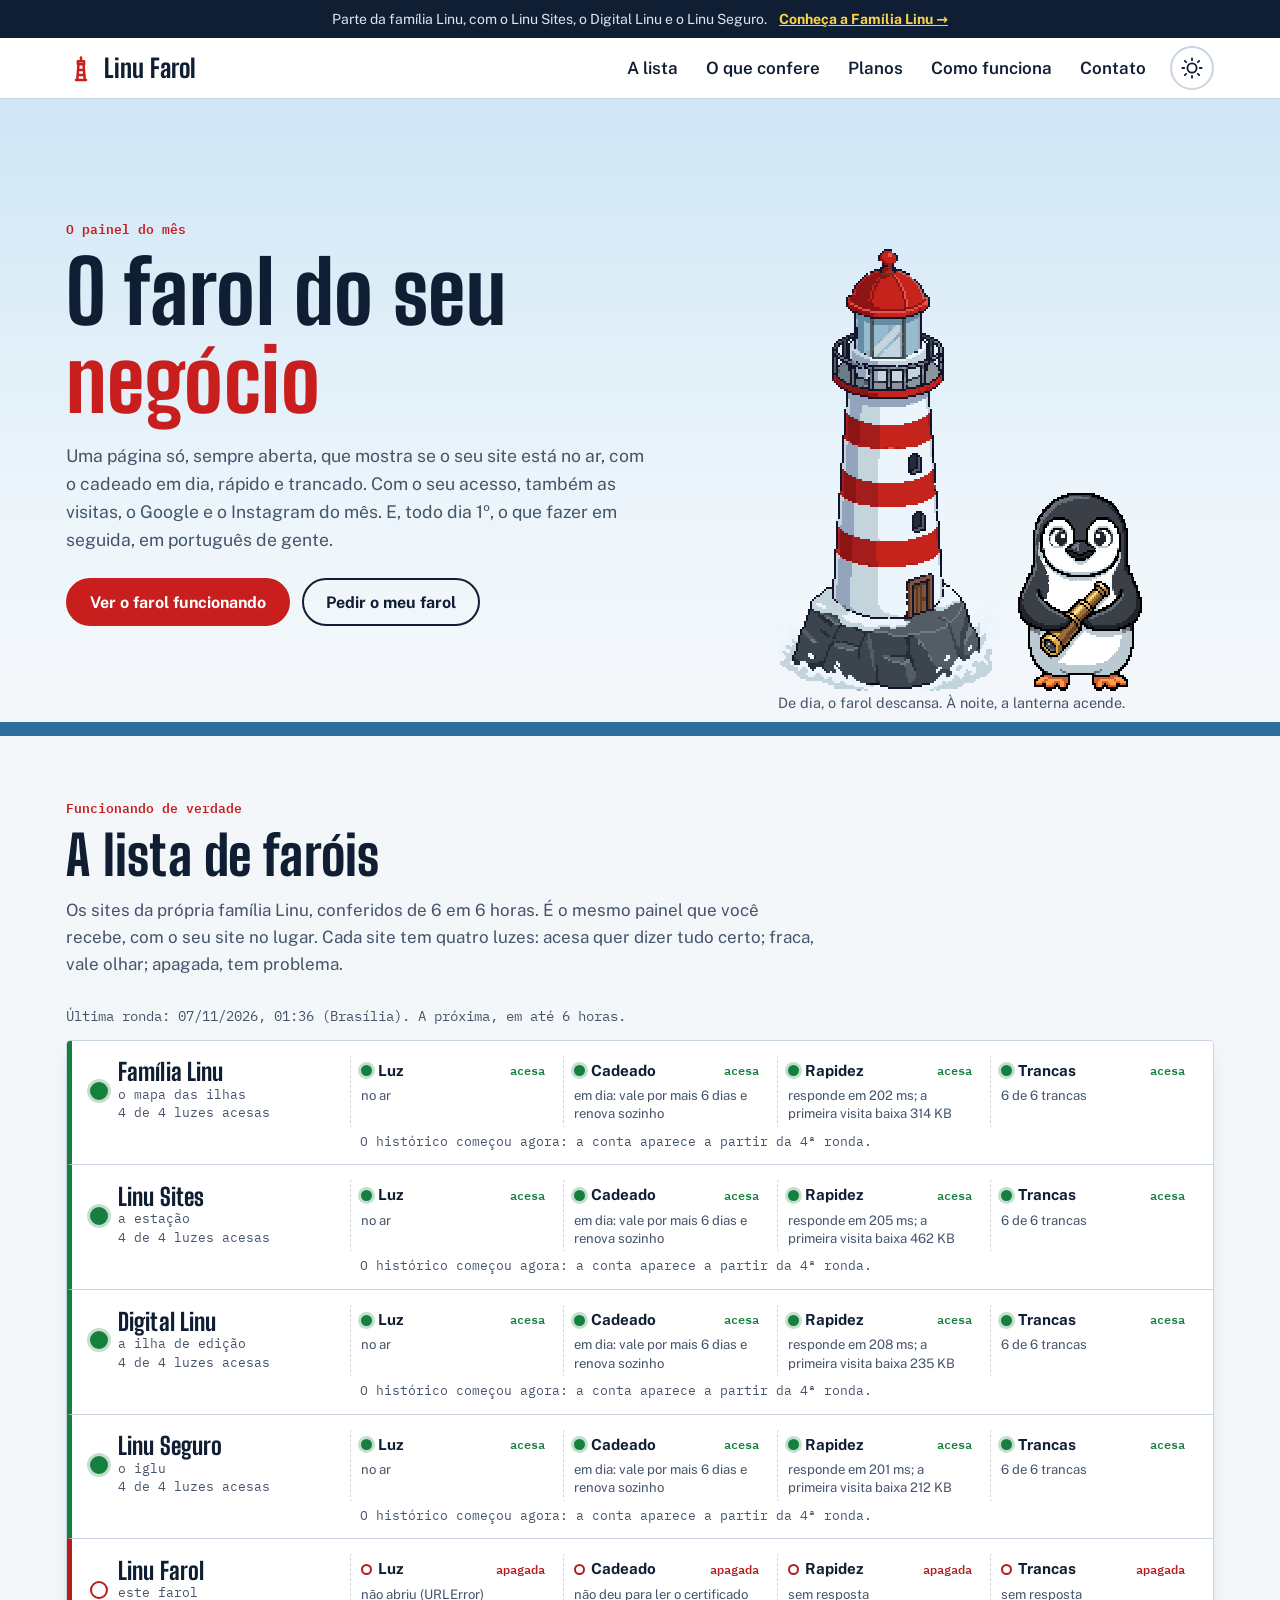
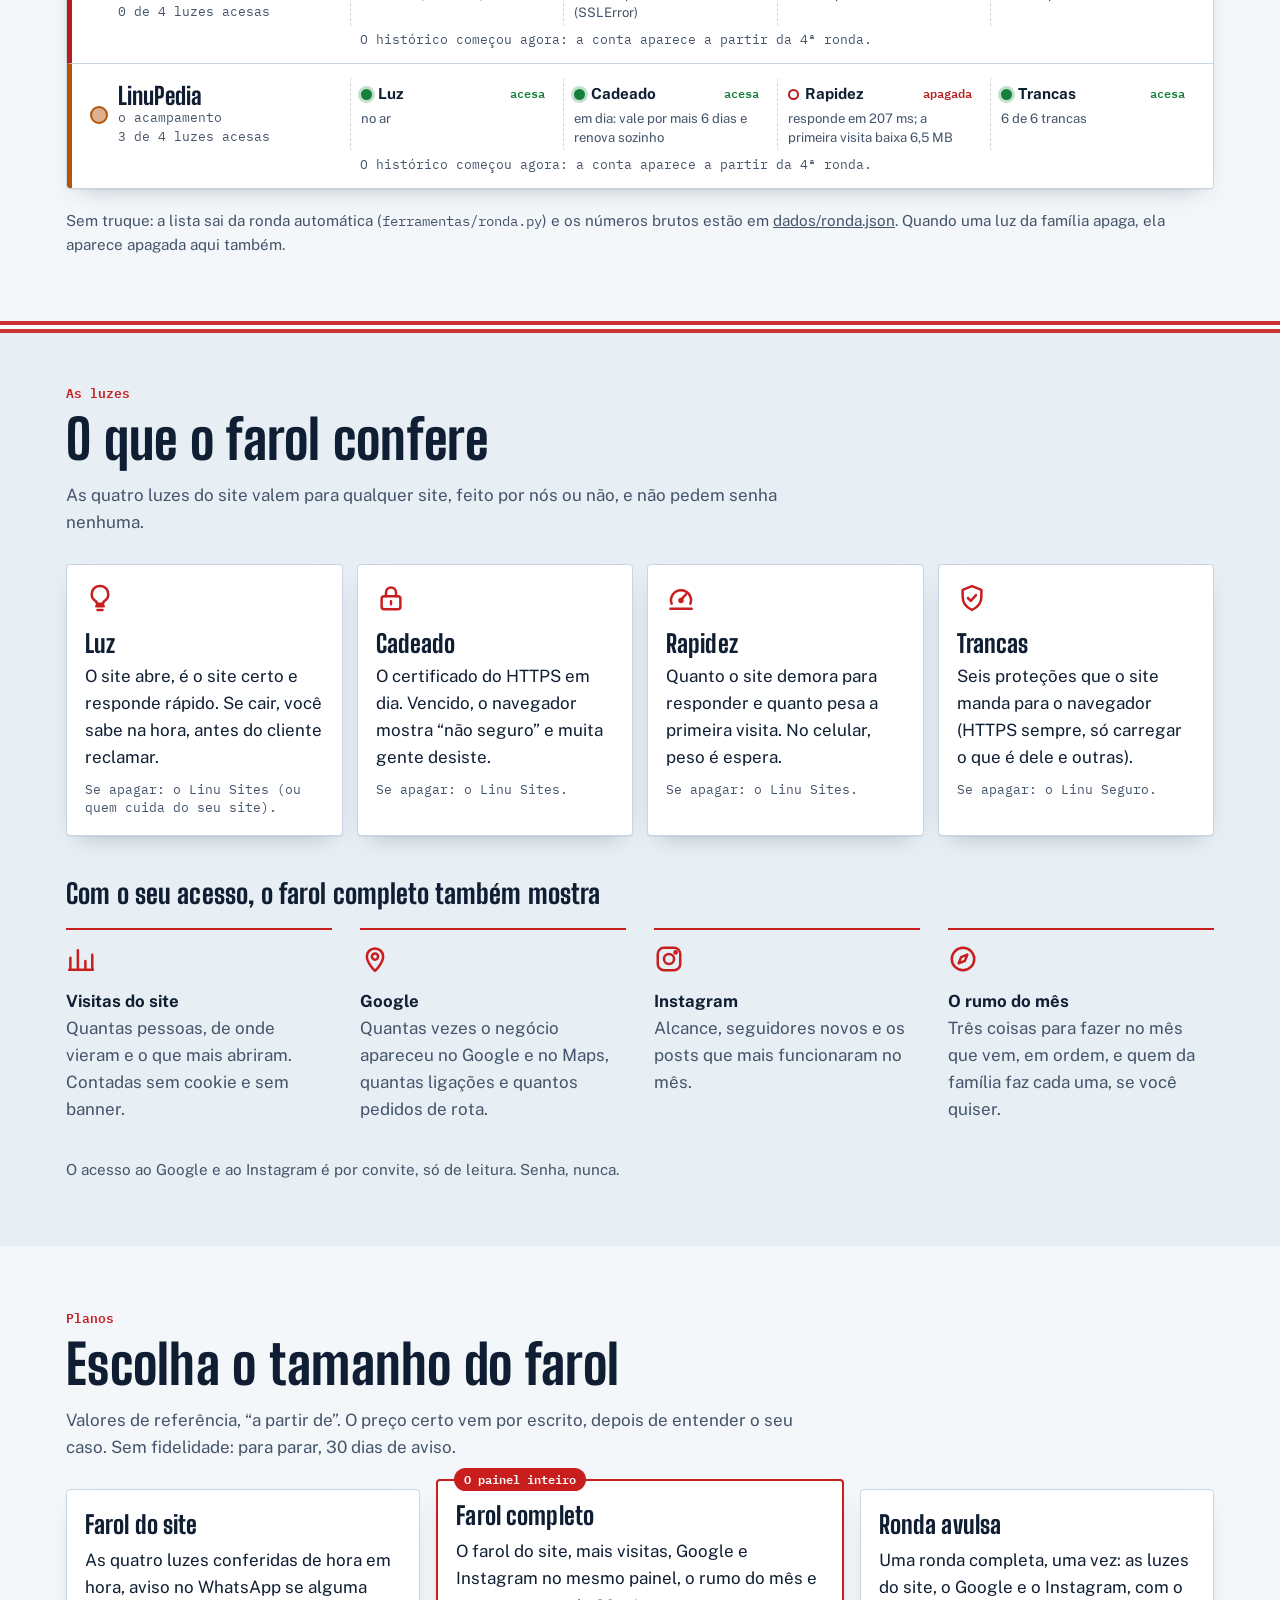
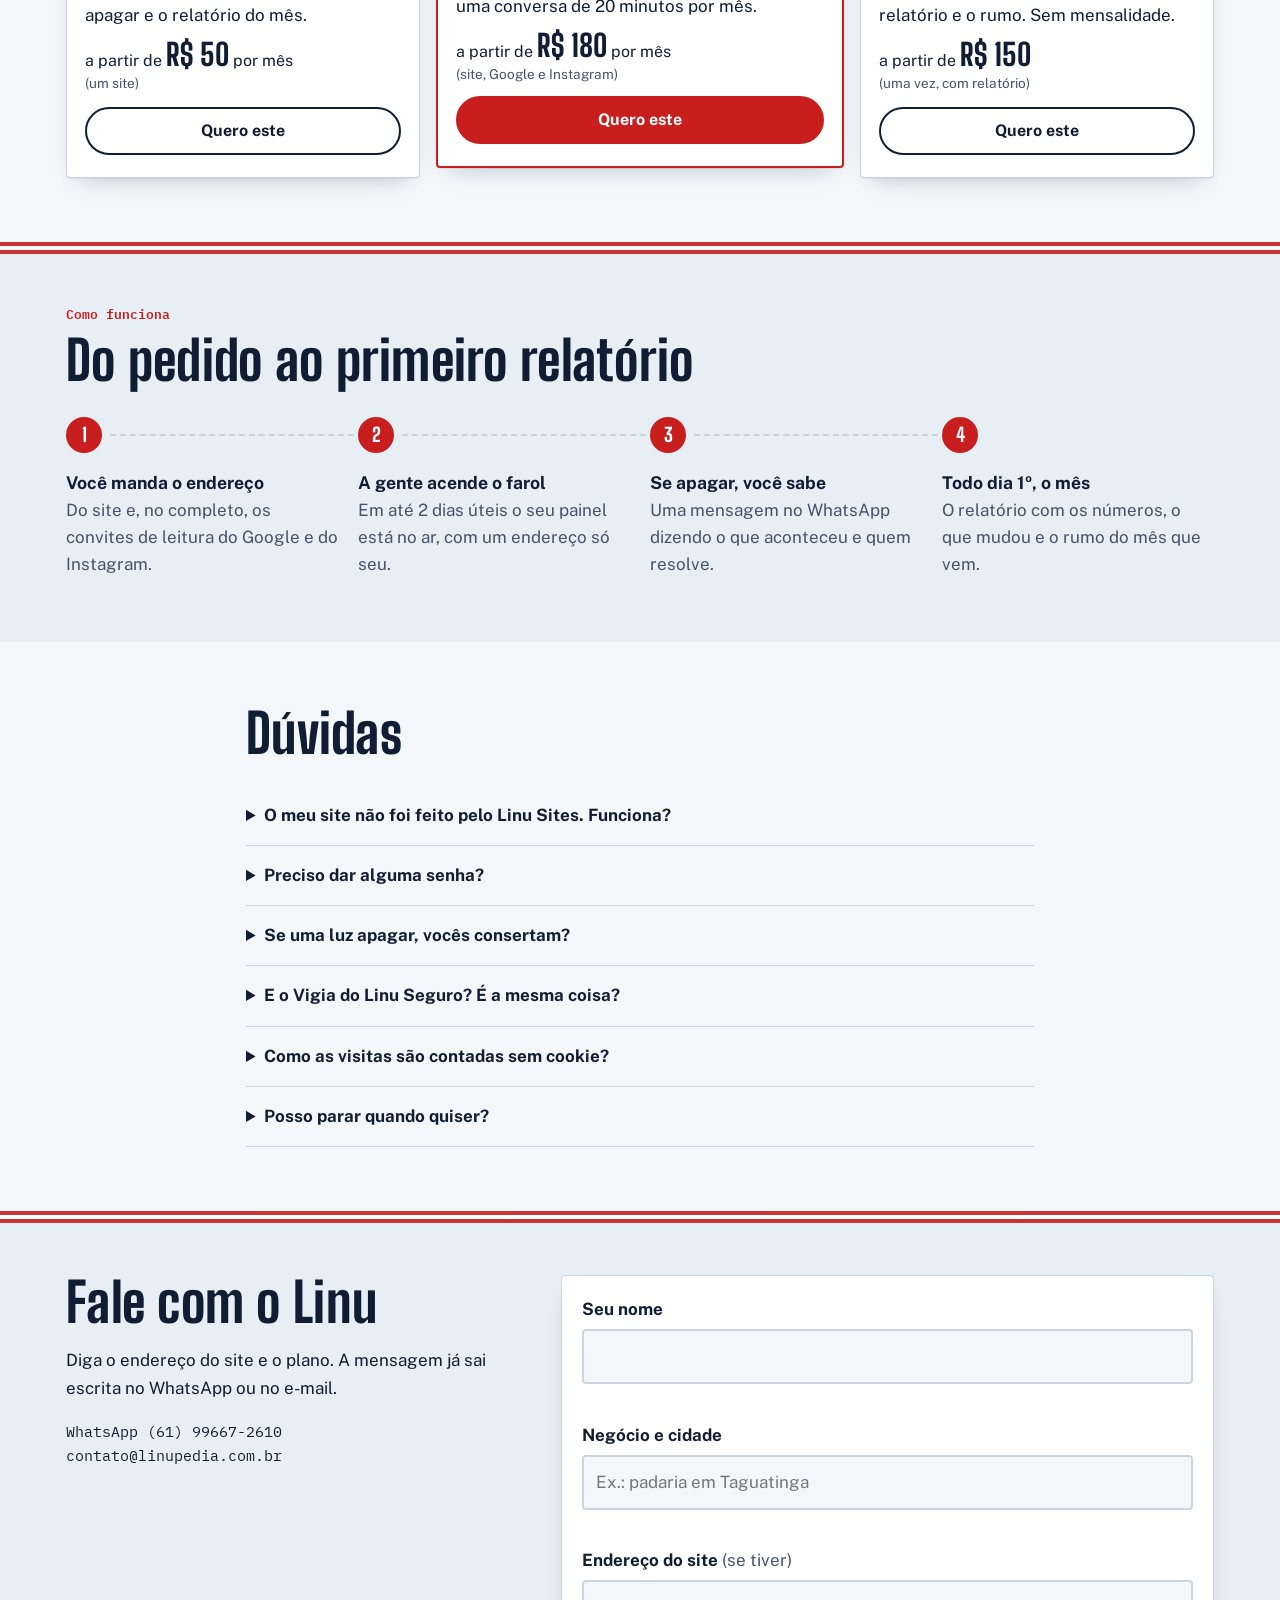
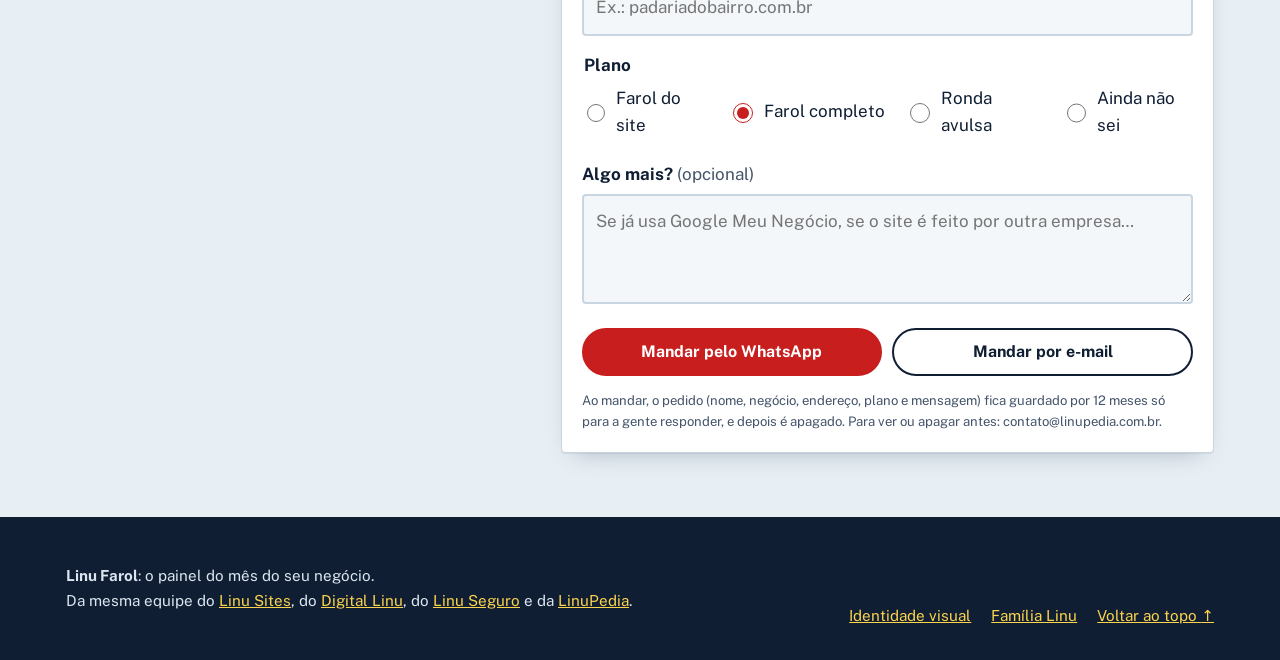
==== index.html @ 2b78e3fc "Celular: a lista de faróis, as luzes e os planos correm de lado, um cartão por vez" ====
<!DOCTYPE html>
<html lang="pt-BR">
<head>
  <meta charset="utf-8">
  <meta name="viewport" content="width=device-width, initial-scale=1">
  <title>Linu Farol: o painel do mês do seu negócio</title>
  <meta name="description" content="Todo mês, uma página que mostra se o seu site está no ar, com o cadeado em dia, rápido e trancado, e como foram as visitas, o Google e o Instagram, com o que fazer em seguida. Da família Linu.">
  <meta name="theme-color" content="#F4F7FA" media="(prefers-color-scheme: light)">
  <meta name="theme-color" content="#06101F" media="(prefers-color-scheme: dark)">
  <link rel="icon" href="img/linu-logo.png?v=04939f80" type="image/png" sizes="128x128">
  <link rel="icon" href="img/icone-32.png?v=af06fd2b" type="image/png" sizes="32x32">
  <link rel="apple-touch-icon" href="img/icone-180.png?v=0174d73d">
  <meta property="og:title" content="Linu Farol">
  <meta property="og:description" content="O painel do mês do seu negócio: o site no ar, o cadeado, a rapidez, as trancas, as visitas, o Google e o Instagram. Da família Linu.">
  <meta property="og:type" content="website">
  <meta property="og:url" content="https://farol.linupedia.com.br/">
  <meta property="og:locale" content="pt_BR">
  <!-- O que o Google lê sobre o Linu Farol (schema.org); os planos são os 3 cartões de #planos -->
  <script type="application/ld+json">{"@context":"https://schema.org","@type":"ProfessionalService","name":"Linu Farol","url":"https://farol.linupedia.com.br/","description":"O painel do mês para pequenos negócios: site no ar, cadeado, rapidez, trancas de segurança, visitas, Google e Instagram.","logo":"https://farol.linupedia.com.br/img/linu-logo.png","telephone":"+55-61-99667-2610","email":"contato@linupedia.com.br","areaServed":"BR","inLanguage":"pt-BR","parentOrganization":{"@type":"Organization","name":"Família Linu","url":"https://familia.linupedia.com.br/"},"hasOfferCatalog":{"@type":"OfferCatalog","name":"Planos","itemListElement":[{"@type":"Offer","itemOffered":{"@type":"Service","name":"Farol do site"},"priceSpecification":{"@type":"UnitPriceSpecification","minPrice":50,"priceCurrency":"BRL","unitText":"mês"}},{"@type":"Offer","itemOffered":{"@type":"Service","name":"Farol completo"},"priceSpecification":{"@type":"UnitPriceSpecification","minPrice":180,"priceCurrency":"BRL","unitText":"mês"}},{"@type":"Offer","itemOffered":{"@type":"Service","name":"Ronda avulsa"},"priceSpecification":{"@type":"UnitPriceSpecification","minPrice":150,"priceCurrency":"BRL"}}]}}</script>
  <meta http-equiv="Content-Security-Policy" content="default-src 'self'; img-src 'self' data:; font-src 'self'; style-src 'self'; script-src 'self'; connect-src 'self'; object-src 'none'; base-uri 'self'; form-action 'self'">
  <link rel="canonical" href="https://farol.linupedia.com.br/">
  <link rel="preload" href="fontes/big-shoulders-display-latin.woff2" as="font" type="font/woff2" crossorigin>
  <link rel="preload" href="fontes/public-sans-latin.woff2" as="font" type="font/woff2" crossorigin>
  <script src="js/tema-inicio.js?v=b2e4d710"></script>
  <link rel="stylesheet" href="css/fontes.css?v=67bf6215">
  <link rel="stylesheet" href="css/estilo.css?v=8b224018">
  <link rel="stylesheet" href="css/movimento.css?v=6c3684a3">
  <script src="js/farol.js?v=4abed8c3" defer></script>
  <script src="js/linu-vivo.js?v=daf0f399" defer></script>
  <script src="js/movimento.js?v=c068d761" defer></script>
</head>
<body>
  <!-- Os ícones do Linu Farol (traço 2, pontas redondas); o i-farol é a marca do topo -->
  <svg class="sprite" aria-hidden="true" focusable="false">
    <symbol id="i-farol" viewBox="0 0 24 24"><path d="M9 21.5 10 9h4l1 12.5M8 21.5h8M9.5 9V6.5h5V9M12 3.5v3M10.4 13.5h3.2M9.9 17.5h4.2"/></symbol>
    <symbol id="i-luz" viewBox="0 0 24 24"><path d="M9 18.5h6M10 21.5h4M12 2.5a6.5 6.5 0 0 0-3.5 12c.6.4 1 1.1 1 1.8v.2h5v-.2c0-.7.4-1.4 1-1.8a6.5 6.5 0 0 0-3.5-12Z"/></symbol>
    <symbol id="i-cadeado" viewBox="0 0 24 24"><rect x="4.5" y="10.5" width="15" height="10.5" rx="2"/><path d="M8 10.5V7.5a4 4 0 0 1 8 0v3M12 14.5v2.5"/></symbol>
    <symbol id="i-rapidez" viewBox="0 0 24 24"><path d="M4.5 16.5a8 8 0 1 1 15 0"/><path d="m12 13.5 4-4.5"/><circle cx="12" cy="14" r="1.2"/><path d="M3.5 20.5h17"/></symbol>
    <symbol id="i-trancas" viewBox="0 0 24 24"><path d="M12 2.5 4.5 5.5v5.5c0 4.7 3.2 8.6 7.5 10.5 4.3-1.9 7.5-5.8 7.5-10.5V5.5Z"/><path d="m8.75 12 2.25 2.25 4.25-4.5"/></symbol>
    <symbol id="i-visitas" viewBox="0 0 24 24"><path d="M3.5 20.5V11M9.5 20.5V5M15.5 20.5v-7M21 20.5V8.5M2.5 20.5h19"/></symbol>
    <symbol id="i-mapa" viewBox="0 0 24 24"><path d="M12 21.5s-6.5-6.2-6.5-11.5a6.5 6.5 0 0 1 13 0c0 5.3-6.5 11.5-6.5 11.5Z"/><circle cx="12" cy="10" r="2.5"/></symbol>
    <symbol id="i-camera" viewBox="0 0 24 24"><rect x="3" y="3" width="18" height="18" rx="5"/><circle cx="12" cy="12" r="4"/><circle cx="17.25" cy="6.75" r=".9"/></symbol>
    <symbol id="i-bussola" viewBox="0 0 24 24"><circle cx="12" cy="12" r="9"/><path d="m15.5 8.5-2 5-5 2 2-5Z"/></symbol>
  </svg>
  <!-- A faixa da família: aponta para a Família Linu, que reúne os serviços -->
  <aside class="faixa-irma" aria-label="Família Linu">
    <span>Parte da família Linu, com o Linu Sites, o Digital Linu e o Linu Seguro.</span>
    <a href="https://familia.linupedia.com.br/">Conheça a Família Linu <span aria-hidden="true">→</span></a>
  </aside>

  <header class="topo">
    <div class="dentro topo-dentro">
      <a class="marca" href="./" aria-label="Linu Farol, início">
        <svg class="marca-icone" viewBox="0 0 24 24" width="30" height="30" aria-hidden="true"><use href="#i-farol"/></svg>
        <span>Linu Farol</span>
      </a>
      <nav class="menu" aria-label="Seções">
        <button class="menu-botao" type="button" aria-expanded="false" aria-controls="menu-links" data-menu>Menu</button>
        <div class="menu-links" id="menu-links">
          <a href="#lista">A lista</a>
          <a href="#confere">O que confere</a>
          <a href="#planos">Planos</a>
          <a href="#como">Como funciona</a>
          <a href="#contato">Contato</a>
        </div>
      </nav>
      <button class="tema" type="button" data-tema aria-label="Mudar o tema">
        <svg viewBox="0 0 24 24" width="22" height="22" aria-hidden="true"><path class="tema-sol" d="M12 7a5 5 0 1 0 0 10 5 5 0 0 0 0-10ZM12 1.5v2M12 20.5v2M4.2 4.2l1.4 1.4M18.4 18.4l1.4 1.4M1.5 12h2M20.5 12h2M4.2 19.8l1.4-1.4M18.4 5.6l1.4-1.4"/><path class="tema-lua" d="M20.5 14.5A8.5 8.5 0 0 1 9.5 3.5a8.5 8.5 0 1 0 11 11Z"/></svg>
      </button>
    </div>
  </header>

  <main id="conteudo">
    <section class="abertura">
      <div class="dentro abertura-dentro">
        <div class="abertura-texto">
          <p class="sobretitulo">O painel do mês</p>
          <h1>O farol do seu <span class="destaque">negócio</span></h1>
          <p class="abertura-sub">Uma página só, sempre aberta, que mostra se o seu site está no ar, com o cadeado em dia,
            rápido e trancado. Com o seu acesso, também as visitas, o Google e o Instagram do mês. E, todo dia 1º, o que
            fazer em seguida, em português de gente.</p>
          <div class="botoes">
            <a class="botao" href="#lista">Ver o farol funcionando</a>
            <a class="botao botao-contorno" href="#contato">Pedir o meu farol</a>
          </div>
        </div>
        <figure class="cena" data-cena>
          <div class="cena-palco">
            <img class="pixel cena-feixe" src="img/farol-feixe.png?v=bda5ec8e" alt="" width="410" height="221">
            <img class="pixel cena-farol" src="img/farol.png?v=de526834" alt="Um farol de faixas vermelhas e brancas numa pedra, em pixel art" width="110" height="221">
            <img class="pixel cena-noite" src="img/farol-noite.png?v=ee609fbf" alt="" width="110" height="221">
            <img class="pixel cena-luz" src="img/farol-luz.png?v=5d0b2005" alt="" width="110" height="221">
            <img class="pixel cena-linu" data-linu-vivo data-piscar="img/linu-luneta-piscando.png?v=c94945fa" src="img/linu-luneta.png?v=d98d1c5e" alt="O Linu, o pinguim da LinuPedia, de faroleiro, com uma luneta, ao pé do farol" width="124" height="198">
          </div>
          <figcaption class="cena-legenda" data-cena-legenda aria-live="polite">De dia, o farol descansa. À noite, a lanterna acende.</figcaption>
        </figure>
      </div>
    </section>

    <section class="secao" id="lista">
      <div class="dentro">
        <p class="sobretitulo">Funcionando de verdade</p>
        <h2 data-mov="palavras">A lista de faróis</h2>
        <p class="secao-sub" data-mov="sobe">Os sites da própria família Linu, conferidos de 6 em 6 horas. É o mesmo painel que você recebe, com o
          seu site no lugar. Cada site tem quatro luzes: acesa quer dizer tudo certo; fraca, vale olhar; apagada, tem
          problema.</p>
        <p class="faixa-dica" aria-hidden="true">Arraste para o lado: são 6 faróis →</p>
        <div class="lista" data-mov="aparece">
          <!-- ronda:inicio -->
          <p class="lista-quando">Última ronda: <time datetime="2026-11-07T04:36:28+00:00">07/11/2026, 01:36</time> (Brasília). A próxima, em até 6 horas.</p>
          <ol class="faroes">
            <li class="farol-item farol-acesa">
              <div class="farol-cabeca"><span class="sinal sinal-acesa" aria-hidden="true"></span><h3><a href="https://familia.linupedia.com.br/">Família Linu</a></h3><span class="farol-ilha">o mapa das ilhas</span><span class="farol-geral">4 de 4 luzes acesas</span></div>
              <dl class="luzes">
                <div class="luz luz-acesa"><dt><span class="sinal sinal-acesa" aria-hidden="true"></span>Luz <span class="luz-estado">acesa</span></dt><dd>no ar</dd></div>
                <div class="luz luz-acesa"><dt><span class="sinal sinal-acesa" aria-hidden="true"></span>Cadeado <span class="luz-estado">acesa</span></dt><dd>em dia: vale por mais 6 dias e renova sozinho</dd></div>
                <div class="luz luz-acesa"><dt><span class="sinal sinal-acesa" aria-hidden="true"></span>Rapidez <span class="luz-estado">acesa</span></dt><dd>responde em 202 ms; a primeira visita baixa 314 KB</dd></div>
                <div class="luz luz-acesa"><dt><span class="sinal sinal-acesa" aria-hidden="true"></span>Trancas <span class="luz-estado">acesa</span></dt><dd>6 de 6 trancas</dd></div>
              </dl>
              <p class="farol-historico">O histórico começou agora: a conta aparece a partir da 4ª ronda.</p>
            </li>
            <li class="farol-item farol-acesa">
              <div class="farol-cabeca"><span class="sinal sinal-acesa" aria-hidden="true"></span><h3><a href="https://sites.linupedia.com.br/">Linu Sites</a></h3><span class="farol-ilha">a estação</span><span class="farol-geral">4 de 4 luzes acesas</span></div>
              <dl class="luzes">
                <div class="luz luz-acesa"><dt><span class="sinal sinal-acesa" aria-hidden="true"></span>Luz <span class="luz-estado">acesa</span></dt><dd>no ar</dd></div>
                <div class="luz luz-acesa"><dt><span class="sinal sinal-acesa" aria-hidden="true"></span>Cadeado <span class="luz-estado">acesa</span></dt><dd>em dia: vale por mais 6 dias e renova sozinho</dd></div>
                <div class="luz luz-acesa"><dt><span class="sinal sinal-acesa" aria-hidden="true"></span>Rapidez <span class="luz-estado">acesa</span></dt><dd>responde em 205 ms; a primeira visita baixa 462 KB</dd></div>
                <div class="luz luz-acesa"><dt><span class="sinal sinal-acesa" aria-hidden="true"></span>Trancas <span class="luz-estado">acesa</span></dt><dd>6 de 6 trancas</dd></div>
              </dl>
              <p class="farol-historico">O histórico começou agora: a conta aparece a partir da 4ª ronda.</p>
            </li>
            <li class="farol-item farol-acesa">
              <div class="farol-cabeca"><span class="sinal sinal-acesa" aria-hidden="true"></span><h3><a href="https://digital.linupedia.com.br/">Digital Linu</a></h3><span class="farol-ilha">a ilha de edição</span><span class="farol-geral">4 de 4 luzes acesas</span></div>
              <dl class="luzes">
                <div class="luz luz-acesa"><dt><span class="sinal sinal-acesa" aria-hidden="true"></span>Luz <span class="luz-estado">acesa</span></dt><dd>no ar</dd></div>
                <div class="luz luz-acesa"><dt><span class="sinal sinal-acesa" aria-hidden="true"></span>Cadeado <span class="luz-estado">acesa</span></dt><dd>em dia: vale por mais 6 dias e renova sozinho</dd></div>
                <div class="luz luz-acesa"><dt><span class="sinal sinal-acesa" aria-hidden="true"></span>Rapidez <span class="luz-estado">acesa</span></dt><dd>responde em 208 ms; a primeira visita baixa 235 KB</dd></div>
                <div class="luz luz-acesa"><dt><span class="sinal sinal-acesa" aria-hidden="true"></span>Trancas <span class="luz-estado">acesa</span></dt><dd>6 de 6 trancas</dd></div>
              </dl>
              <p class="farol-historico">O histórico começou agora: a conta aparece a partir da 4ª ronda.</p>
            </li>
            <li class="farol-item farol-acesa">
              <div class="farol-cabeca"><span class="sinal sinal-acesa" aria-hidden="true"></span><h3><a href="https://seguro.linupedia.com.br/">Linu Seguro</a></h3><span class="farol-ilha">o iglu</span><span class="farol-geral">4 de 4 luzes acesas</span></div>
              <dl class="luzes">
                <div class="luz luz-acesa"><dt><span class="sinal sinal-acesa" aria-hidden="true"></span>Luz <span class="luz-estado">acesa</span></dt><dd>no ar</dd></div>
                <div class="luz luz-acesa"><dt><span class="sinal sinal-acesa" aria-hidden="true"></span>Cadeado <span class="luz-estado">acesa</span></dt><dd>em dia: vale por mais 6 dias e renova sozinho</dd></div>
                <div class="luz luz-acesa"><dt><span class="sinal sinal-acesa" aria-hidden="true"></span>Rapidez <span class="luz-estado">acesa</span></dt><dd>responde em 201 ms; a primeira visita baixa 212 KB</dd></div>
                <div class="luz luz-acesa"><dt><span class="sinal sinal-acesa" aria-hidden="true"></span>Trancas <span class="luz-estado">acesa</span></dt><dd>6 de 6 trancas</dd></div>
              </dl>
              <p class="farol-historico">O histórico começou agora: a conta aparece a partir da 4ª ronda.</p>
            </li>
            <li class="farol-item farol-apagada">
              <div class="farol-cabeca"><span class="sinal sinal-apagada" aria-hidden="true"></span><h3><a href="https://farol.linupedia.com.br/">Linu Farol</a></h3><span class="farol-ilha">este farol</span><span class="farol-geral">0 de 4 luzes acesas</span></div>
              <dl class="luzes">
                <div class="luz luz-apagada"><dt><span class="sinal sinal-apagada" aria-hidden="true"></span>Luz <span class="luz-estado">apagada</span></dt><dd>não abriu (URLError)</dd></div>
                <div class="luz luz-apagada"><dt><span class="sinal sinal-apagada" aria-hidden="true"></span>Cadeado <span class="luz-estado">apagada</span></dt><dd>não deu para ler o certificado (SSLError)</dd></div>
                <div class="luz luz-apagada"><dt><span class="sinal sinal-apagada" aria-hidden="true"></span>Rapidez <span class="luz-estado">apagada</span></dt><dd>sem resposta</dd></div>
                <div class="luz luz-apagada"><dt><span class="sinal sinal-apagada" aria-hidden="true"></span>Trancas <span class="luz-estado">apagada</span></dt><dd>sem resposta</dd></div>
              </dl>
              <p class="farol-historico">O histórico começou agora: a conta aparece a partir da 4ª ronda.</p>
            </li>
            <li class="farol-item farol-fraca">
              <div class="farol-cabeca"><span class="sinal sinal-fraca" aria-hidden="true"></span><h3><a href="https://linupedia.com.br/">LinuPedia</a></h3><span class="farol-ilha">o acampamento</span><span class="farol-geral">3 de 4 luzes acesas</span></div>
              <dl class="luzes">
                <div class="luz luz-acesa"><dt><span class="sinal sinal-acesa" aria-hidden="true"></span>Luz <span class="luz-estado">acesa</span></dt><dd>no ar</dd></div>
                <div class="luz luz-acesa"><dt><span class="sinal sinal-acesa" aria-hidden="true"></span>Cadeado <span class="luz-estado">acesa</span></dt><dd>em dia: vale por mais 6 dias e renova sozinho</dd></div>
                <div class="luz luz-apagada"><dt><span class="sinal sinal-apagada" aria-hidden="true"></span>Rapidez <span class="luz-estado">apagada</span></dt><dd>responde em 207 ms; a primeira visita baixa 6,5 MB</dd></div>
                <div class="luz luz-acesa"><dt><span class="sinal sinal-acesa" aria-hidden="true"></span>Trancas <span class="luz-estado">acesa</span></dt><dd>6 de 6 trancas</dd></div>
              </dl>
              <p class="farol-historico">O histórico começou agora: a conta aparece a partir da 4ª ronda.</p>
            </li>
          </ol>
          <!-- ronda:fim -->
        </div>
        <p class="lista-nota">Sem truque: a lista sai da ronda automática (<code>ferramentas/ronda.py</code>) e os números
          brutos estão em <a href="dados/ronda.json">dados/ronda.json</a>. Quando uma luz da família apaga, ela aparece
          apagada aqui também.</p>
      </div>
    </section>

    <section class="secao secao-faixa" id="confere">
      <div class="dentro">
        <p class="sobretitulo">As luzes</p>
        <h2 data-mov="palavras">O que o farol confere</h2>
        <p class="secao-sub" data-mov="sobe">As quatro luzes do site valem para qualquer site, feito por nós ou não, e não pedem senha nenhuma.</p>
        <p class="faixa-dica faixa-dica-luzes" aria-hidden="true">Arraste para o lado: são 4 luzes →</p>
        <ul class="luzes-grade" data-mov-grupo="sobe" tabindex="0">
          <li class="cartao-luz"><svg class="icone" viewBox="0 0 24 24" aria-hidden="true"><use href="#i-luz"/></svg>
            <h3>Luz</h3><p>O site abre, é o site certo e responde rápido. Se cair, você sabe na hora, antes do cliente reclamar.</p>
            <p class="quem">Se apagar: o Linu Sites (ou quem cuida do seu site).</p></li>
          <li class="cartao-luz"><svg class="icone" viewBox="0 0 24 24" aria-hidden="true"><use href="#i-cadeado"/></svg>
            <h3>Cadeado</h3><p>O certificado do HTTPS em dia. Vencido, o navegador mostra “não seguro” e muita gente desiste.</p>
            <p class="quem">Se apagar: o Linu Sites.</p></li>
          <li class="cartao-luz"><svg class="icone" viewBox="0 0 24 24" aria-hidden="true"><use href="#i-rapidez"/></svg>
            <h3>Rapidez</h3><p>Quanto o site demora para responder e quanto pesa a primeira visita. No celular, peso é espera.</p>
            <p class="quem">Se apagar: o Linu Sites.</p></li>
          <li class="cartao-luz"><svg class="icone" viewBox="0 0 24 24" aria-hidden="true"><use href="#i-trancas"/></svg>
            <h3>Trancas</h3><p>Seis proteções que o site manda para o navegador (HTTPS sempre, só carregar o que é dele e outras).</p>
            <p class="quem">Se apagar: o Linu Seguro.</p></li>
        </ul>
        <h3 class="subtitulo" data-mov="sobe">Com o seu acesso, o farol completo também mostra</h3>
        <ul class="extras" data-mov-grupo="lado">
          <li><svg class="icone" viewBox="0 0 24 24" aria-hidden="true"><use href="#i-visitas"/></svg><div><b>Visitas do site</b>
            <span>Quantas pessoas, de onde vieram e o que mais abriram. Contadas sem cookie e sem banner.</span></div></li>
          <li><svg class="icone" viewBox="0 0 24 24" aria-hidden="true"><use href="#i-mapa"/></svg><div><b>Google</b>
            <span>Quantas vezes o negócio apareceu no Google e no Maps, quantas ligações e quantos pedidos de rota.</span></div></li>
          <li><svg class="icone" viewBox="0 0 24 24" aria-hidden="true"><use href="#i-camera"/></svg><div><b>Instagram</b>
            <span>Alcance, seguidores novos e os posts que mais funcionaram no mês.</span></div></li>
          <li><svg class="icone" viewBox="0 0 24 24" aria-hidden="true"><use href="#i-bussola"/></svg><div><b>O rumo do mês</b>
            <span>Três coisas para fazer no mês que vem, em ordem, e quem da família faz cada uma, se você quiser.</span></div></li>
        </ul>
        <p class="nota" data-mov="aparece">O acesso ao Google e ao Instagram é por convite, só de leitura. Senha, nunca.</p>
      </div>
    </section>

    <section class="secao" id="planos">
      <div class="dentro">
        <p class="sobretitulo">Planos</p>
        <h2 data-mov="palavras">Escolha o tamanho do farol</h2>
        <p class="secao-sub" data-mov="sobe">Valores de referência, “a partir de”. O preço certo vem por escrito, depois de entender o seu caso. Sem fidelidade: para parar, 30 dias de aviso.</p>
        <p class="faixa-dica faixa-dica-planos" aria-hidden="true">Arraste para o lado: são 3 planos →</p>
        <div class="planos" data-mov-grupo="sobe">
          <article class="plano" data-id="farol-site" data-preco="50" data-tipo="mensal">
            <h3>Farol do site</h3>
            <p>As quatro luzes conferidas de hora em hora, aviso no WhatsApp se alguma apagar e o relatório do mês.</p>
            <p class="servico-preco">a partir de <b>R$&nbsp;50</b> por mês <span>(um site)</span></p>
            <a class="botao botao-contorno" href="#contato" data-escolher="Farol do site">Quero este</a>
          </article>
          <article class="plano plano-destaque" data-id="farol-completo" data-preco="180" data-tipo="mensal">
            <p class="selo">O painel inteiro</p>
            <h3>Farol completo</h3>
            <p>O farol do site, mais visitas, Google e Instagram no mesmo painel, o rumo do mês e uma conversa de 20 minutos por mês.</p>
            <p class="servico-preco">a partir de <b>R$&nbsp;180</b> por mês <span>(site, Google e Instagram)</span></p>
            <a class="botao" href="#contato" data-escolher="Farol completo">Quero este</a>
          </article>
          <article class="plano" data-id="ronda-avulsa" data-preco="150" data-tipo="unico">
            <h3>Ronda avulsa</h3>
            <p>Uma ronda completa, uma vez: as luzes do site, o Google e o Instagram, com o relatório e o rumo. Sem mensalidade.</p>
            <p class="servico-preco">a partir de <b>R$&nbsp;150</b> <span>(uma vez, com relatório)</span></p>
            <a class="botao botao-contorno" href="#contato" data-escolher="Ronda avulsa">Quero este</a>
          </article>
        </div>
      </div>
    </section>

    <section class="secao secao-faixa" id="como">
      <div class="dentro">
        <p class="sobretitulo">Como funciona</p>
        <h2 data-mov="palavras">Do pedido ao primeiro relatório</h2>
        <ol class="passos" data-mov-grupo="sobe">
          <li><b>Você manda o endereço</b><span>Do site e, no completo, os convites de leitura do Google e do Instagram.</span></li>
          <li><b>A gente acende o farol</b><span>Em até 2 dias úteis o seu painel está no ar, com um endereço só seu.</span></li>
          <li><b>Se apagar, você sabe</b><span>Uma mensagem no WhatsApp dizendo o que aconteceu e quem resolve.</span></li>
          <li><b>Todo dia 1º, o mês</b><span>O relatório com os números, o que mudou e o rumo do mês que vem.</span></li>
        </ol>
      </div>
    </section>

    <section class="secao" id="duvidas">
      <div class="dentro dentro-estreito">
        <h2 data-mov="palavras">Dúvidas</h2>
        <div class="duvidas" data-mov-grupo="sobe">
          <details><summary>O meu site não foi feito pelo Linu Sites. Funciona?</summary><p>Funciona igual. As quatro luzes olham o site de fora, como um visitante, e não precisam de acesso a nada.</p></details>
          <details><summary>Preciso dar alguma senha?</summary><p>Não. O site não pede nada; o Google e o Instagram são por convite de leitura, que você dá e tira quando quiser. Nunca mande senha por mensagem, nem para a gente.</p></details>
          <details><summary>Se uma luz apagar, vocês consertam?</summary><p>O farol avisa e diz o que foi. O conserto é à parte, com quem cuida do site: se for a família, o Linu Sites ou o Linu Seguro mandam o preço antes de mexer.</p></details>
          <details><summary>E o Vigia do Linu Seguro? É a mesma coisa?</summary><p>Não. O Vigia confere a segurança por dentro (as cópias, as contas, senhas vazadas). O farol olha de fora e junta os números do negócio num painel só. Os dois andam bem juntos.</p></details>
          <details><summary>Como as visitas são contadas sem cookie?</summary><p>Com um contador que não guarda quem é a pessoa, só a página e de onde veio. Por isso não precisa daquele aviso de cookies.</p></details>
          <details><summary>Posso parar quando quiser?</summary><p>Pode. Sem fidelidade: 30 dias de aviso e o painel fica com você em PDF.</p></details>
        </div>
      </div>
    </section>

    <section class="secao secao-faixa contato" id="contato">
      <div class="dentro contato-dentro">
        <div class="contato-texto">
          <h2 data-mov="palavras">Fale com o Linu</h2>
          <p>Diga o endereço do site e o plano. A mensagem já sai escrita no WhatsApp ou no e-mail.</p>
          <p class="contato-canais">WhatsApp (61) 99667-2610<br>contato@linupedia.com.br</p>
          <img class="pixel contato-linu" data-mov="cortina" data-linu-vivo data-piscar="img/linu-frente-piscando.png?v=bdd2509a" src="img/linu-frente.png?v=015c42f4" alt="" width="172" height="190" loading="lazy">
        </div>
        <div class="formulario" data-formulario>
          <div class="campo">
            <label for="nome">Seu nome</label>
            <input type="text" id="nome" name="nome" autocomplete="name" required aria-describedby="nome-erro">
            <p class="campo-erro" id="nome-erro" aria-live="polite"></p>
          </div>
          <div class="campo">
            <label for="negocio">Negócio e cidade</label>
            <input type="text" id="negocio" name="negocio" placeholder="Ex.: padaria em Taguatinga" required aria-describedby="negocio-erro">
            <p class="campo-erro" id="negocio-erro" aria-live="polite"></p>
          </div>
          <div class="campo">
            <label for="endereco">Endereço do site <span class="opcional">(se tiver)</span></label>
            <input type="text" id="endereco" name="endereco" inputmode="url" autocomplete="url" placeholder="Ex.: padariadobairro.com.br">
          </div>
          <fieldset class="campo">
            <legend>Plano</legend>
            <div class="opcoes">
              <label><input type="radio" name="plano" value="Farol do site"> Farol do site</label>
              <label><input type="radio" name="plano" value="Farol completo" checked> Farol completo</label>
              <label><input type="radio" name="plano" value="Ronda avulsa"> Ronda avulsa</label>
              <label><input type="radio" name="plano" value="Ainda não sei"> Ainda não sei</label>
            </div>
          </fieldset>
          <div class="campo">
            <label for="mensagem">Algo mais? <span class="opcional">(opcional)</span></label>
            <textarea id="mensagem" name="mensagem" rows="3" placeholder="Se já usa Google Meu Negócio, se o site é feito por outra empresa…"></textarea>
          </div>
          <!-- campo que só robô preenche (o servidor ignora o pedido que vier com ele) -->
          <div class="pote" aria-hidden="true"><label>Não preencha<input type="text" name="site_extra" tabindex="-1" autocomplete="off"></label></div>
          <div class="formulario-botoes">
            <a class="botao botao-whatsapp" href="https://wa.me/5561996672610" target="_blank" rel="noopener" data-enviar="whatsapp">Mandar pelo WhatsApp</a>
            <a class="botao botao-contorno" href="mailto:contato@linupedia.com.br" data-enviar="email">Mandar por e-mail</a>
          </div>
          <p class="formulario-privacidade">Ao mandar, o pedido (nome, negócio, endereço, plano e mensagem) fica guardado por 12 meses só para a gente responder, e depois é apagado. Para ver ou apagar antes: contato@linupedia.com.br.</p>
        </div>
      </div>
    </section>
  </main>

  <!-- No celular, o pedido fica preso embaixo, ao alcance do polegar (some quando o contato está na tela) -->
  <aside class="barra-pedir" data-barra aria-label="Pedir o farol">
    <span>O painel do mês, a partir de R$&nbsp;50</span>
    <a class="botao" href="#contato">Pedir o farol</a>
  </aside>

  <footer class="rodape">
    <div class="dentro rodape-dentro">
      <p><b>Linu Farol</b>: o painel do mês do seu negócio.<br>Da mesma equipe do
        <a href="https://sites.linupedia.com.br/">Linu Sites</a>, do <a href="https://digital.linupedia.com.br/">Digital Linu</a>,
        do <a href="https://seguro.linupedia.com.br/">Linu Seguro</a> e da <a href="https://linupedia.com.br/">LinuPedia</a>.</p>
      <div class="rodape-links">
        <a class="rodape-link" href="https://familia.linupedia.com.br/identidade">Identidade visual</a>
        <a class="rodape-link" href="https://familia.linupedia.com.br/">Família Linu</a>
        <a class="topo-voltar" href="#" data-voltar>Voltar ao topo <span aria-hidden="true">↑</span></a>
      </div>
    </div>
  </footer>
</body>
</html>
---- css/fontes.css ----
/* Fontes servidas pelo próprio site (antes vinham do Google Fonts): Big Shoulders Display, IBM Plex Mono, Public Sans. Subconjuntos: latin. Feito com linuarquivos/modelos/ferramentas/fontes-locais.py. */
@font-face { font-family: 'Big Shoulders Display'; font-style: normal; font-weight: 700 800; font-display: swap; src: url(../fontes/big-shoulders-display-latin.woff2) format('woff2'); unicode-range: U+0000-00FF, U+0131, U+0152-0153, U+02BB-02BC, U+02C6, U+02DA, U+02DC, U+0304, U+0308, U+0329, U+2000-206F, U+20AC, U+2122, U+2191, U+2193, U+2212, U+2215, U+FEFF, U+FFFD; }
@font-face { font-family: 'IBM Plex Mono'; font-style: normal; font-weight: 400; font-display: swap; src: url(../fontes/ibm-plex-mono-latin-400.woff2) format('woff2'); unicode-range: U+0000-00FF, U+0131, U+0152-0153, U+02BB-02BC, U+02C6, U+02DA, U+02DC, U+0304, U+0308, U+0329, U+2000-206F, U+20AC, U+2122, U+2191, U+2193, U+2212, U+2215, U+FEFF, U+FFFD; }
@font-face { font-family: 'IBM Plex Mono'; font-style: normal; font-weight: 600; font-display: swap; src: url(../fontes/ibm-plex-mono-latin-600.woff2) format('woff2'); unicode-range: U+0000-00FF, U+0131, U+0152-0153, U+02BB-02BC, U+02C6, U+02DA, U+02DC, U+0304, U+0308, U+0329, U+2000-206F, U+20AC, U+2122, U+2191, U+2193, U+2212, U+2215, U+FEFF, U+FFFD; }
@font-face { font-family: 'Public Sans'; font-style: normal; font-weight: 400 700; font-display: swap; src: url(../fontes/public-sans-latin.woff2) format('woff2'); unicode-range: U+0000-00FF, U+0131, U+0152-0153, U+02BB-02BC, U+02C6, U+02DA, U+02DC, U+0304, U+0308, U+0329, U+2000-206F, U+20AC, U+2122, U+2191, U+2193, U+2212, U+2215, U+FEFF, U+FFFD; }
---- css/estilo.css ----
/* Linu Farol (07/11/2026): o farol visto do mar. De dia, a torre branca de faixas vermelhas; à noite, a lanterna
   acesa e o facho. O painel é a "lista de faróis" (o registro técnico de cada farol), uma entrada por site.
   Três versões de verdade (DIRETRIZES-UX.md, seção 3), cada uma com a sua composição:
   - celular (até 699 px): tudo em coluna, o farol e o Linu lado a lado em 1×, as luzes de cada site num 2 × 2 e a
     barra de pedir presa embaixo;
   - tablet (700 a 1099 px): a abertura em panorama (o texto em cima, o farol em 2× com o facho atravessando a tela
     embaixo), a lista em duas colunas;
   - computador (1100 px ou mais): o texto ao lado do farol, e a lista vira a tabela do registro (uma linha por site,
     uma coluna por luz).
   Letras: Big Shoulders Display (as placas de sinalização do mar), Public Sans no texto, IBM Plex Mono nos números
   do registro. Identidade: IDENTIDADE.md. */

:root {
  --fundo: #F4F7FA;
  --fundo-2: #E7EEF4;
  --papel: #FFFFFF;
  --tinta: #0F1E33;
  --tinta-suave: #44546A;
  --linha: #C9D5E0;
  --farol: #C81E1E;          /* o vermelho das faixas: botões e destaques (5,9:1 com branco) */
  --farol-forte: #A3171A;
  --texto-botao: #FFFFFF;
  --ceu-1: #CFE6F5;
  --ceu-2: #EEF6FB;
  --mar: #2E6E9E;
  --acesa: #15803D;          /* as três luzes: sempre com a palavra ao lado, nunca só a cor */
  --fraca: #B45309;
  --apagada: #B91C1C;
  --sombra: 0 1px 0 rgba(15, 30, 51, .06), 0 10px 24px -14px rgba(15, 30, 51, .35);
  --raio: 4px;
  color-scheme: light;
}
:root[data-theme="dark"] {
  --fundo: #06101F; --fundo-2: #0A1A2E; --papel: #0E2038; --tinta: #E8EEF6; --tinta-suave: #A7B6C8;
  --linha: #1E3554; --farol: #FBBF24; --farol-forte: #FCD34D; --texto-botao: #1A1200;
  --ceu-1: #030A16; --ceu-2: #0B1D35; --mar: #0C2A48;
  --acesa: #4ADE80; --fraca: #FBBF24; --apagada: #F87171;
  --sombra: 0 1px 0 rgba(0, 0, 0, .3), 0 14px 30px -16px rgba(0, 0, 0, .8);
  color-scheme: dark;
}
@media (prefers-color-scheme: dark) {
  :root:not([data-theme="light"]) {
    --fundo: #06101F; --fundo-2: #0A1A2E; --papel: #0E2038; --tinta: #E8EEF6; --tinta-suave: #A7B6C8;
    --linha: #1E3554; --farol: #FBBF24; --farol-forte: #FCD34D; --texto-botao: #1A1200;
    --ceu-1: #030A16; --ceu-2: #0B1D35; --mar: #0C2A48;
    --acesa: #4ADE80; --fraca: #FBBF24; --apagada: #F87171;
    --sombra: 0 1px 0 rgba(0, 0, 0, .3), 0 14px 30px -16px rgba(0, 0, 0, .8);
    color-scheme: dark;
  }
}

*, *::before, *::after { box-sizing: border-box; }
html { scroll-behavior: smooth; scroll-padding-top: 76px; }
body { margin: 0; background: var(--fundo); color: var(--tinta); font: 400 1.0625rem/1.6 "Public Sans", system-ui, sans-serif; -webkit-font-smoothing: antialiased; }
img { max-width: 100%; height: auto; }
.pixel { image-rendering: pixelated; max-width: none; }
a { color: inherit; }
h1, h2, h3 { font-family: "Big Shoulders Display", "Arial Narrow", sans-serif; font-weight: 800; line-height: 1.02; letter-spacing: .005em; margin: 0; }
h1 { font-size: clamp(2.9rem, 11vw, 5.4rem); }
h2 { font-size: clamp(2.2rem, 7vw, 3.4rem); }
h3 { font-size: 1.55rem; }
code { font: 400 .9em "IBM Plex Mono", monospace; }
.sprite { display: none; }
.dentro { width: 100%; max-width: 1180px; margin: 0 auto; padding: 0 16px; }
.dentro-estreito { max-width: 820px; }
:focus-visible { outline: 3px solid var(--farol); outline-offset: 3px; }

/* A faixa da família */
.faixa-irma { display: flex; flex-wrap: wrap; justify-content: center; gap: 4px 12px; padding: 8px 16px; background: #0F1E33; color: #DCE6F0; font-size: .875rem; text-align: center; }
.faixa-irma a { color: #FCD34D; font-weight: 700; }

/* O topo */
.topo { position: sticky; top: 0; z-index: 20; background: var(--papel); border-bottom: 1px solid var(--linha); }
.topo-dentro { display: flex; align-items: center; gap: 12px; min-height: 60px; }
.marca { display: flex; align-items: center; gap: 8px; text-decoration: none; font: 800 1.6rem/1 "Big Shoulders Display", sans-serif; }
.marca-icone { fill: none; stroke: var(--farol); stroke-width: 2; stroke-linecap: round; stroke-linejoin: round; }
.menu { margin-left: auto; position: relative; }
.menu-botao { font: 600 1rem "Public Sans", sans-serif; color: var(--tinta); background: none; border: 2px solid var(--linha); border-radius: var(--raio); padding: 7px 14px; min-height: 44px; cursor: pointer; }
.menu-links { display: none; position: absolute; right: 0; top: calc(100% + 8px); flex-direction: column; min-width: 220px; padding: 8px; background: var(--papel); border: 1px solid var(--linha); border-radius: var(--raio); box-shadow: var(--sombra); }
.menu-links.aberto { display: flex; }
.menu-links a { padding: 10px 12px; text-decoration: none; font-weight: 600; border-radius: var(--raio); }
.menu-links a:hover { background: var(--fundo-2); }
.tema { display: grid; place-items: center; width: 44px; height: 44px; color: var(--tinta); background: none; border: 2px solid var(--linha); border-radius: 50%; cursor: pointer; }
.tema svg { fill: none; stroke: currentColor; stroke-width: 2; stroke-linecap: round; }
.tema-lua { display: none; }
:root[data-theme="dark"] .tema-sol { display: none; }
:root[data-theme="dark"] .tema-lua { display: inline; }
@media (prefers-color-scheme: dark) { :root:not([data-theme="light"]) .tema-sol { display: none; } :root:not([data-theme="light"]) .tema-lua { display: inline; } }

/* Botões */
.botoes { display: flex; flex-wrap: wrap; gap: 12px; margin-top: 24px; }
.botao { display: inline-flex; align-items: center; justify-content: center; min-height: 48px; padding: 10px 22px; border: 2px solid var(--farol); border-radius: 999px; background: var(--farol); color: var(--texto-botao); font: 700 1rem/1.2 "Public Sans", sans-serif; text-decoration: none; cursor: pointer; transition: background-color .15s, transform .15s; }
.botao:hover { background: var(--farol-forte); border-color: var(--farol-forte); }
.botao:active { transform: translateY(1px); }
.botao-contorno { background: transparent; color: var(--tinta); border-color: var(--tinta); }
.botao-contorno:hover { background: var(--fundo-2); border-color: var(--tinta); }
.botao.enviado { background: var(--acesa); border-color: var(--acesa); }

/* A abertura: o céu e o mar atrás do farol */
.abertura { background: linear-gradient(180deg, var(--ceu-1), var(--ceu-2) 70%, var(--fundo)); overflow: hidden; }
.abertura-dentro { display: grid; gap: 8px; padding-top: 36px; }
.sobretitulo { margin: 0 0 10px; font: 600 .82rem/1.3 "IBM Plex Mono", monospace; color: var(--farol); }
.destaque { color: var(--farol); }
.abertura-sub { max-width: 34em; margin: 18px 0 0; color: var(--tinta-suave); font-size: 1.1rem; }
.cena { margin: 24px 0 0; }
.cena-palco { position: relative; height: 230px; overflow: hidden; border-bottom: 10px solid var(--mar); }
.cena-palco img { position: absolute; bottom: 0; }
/* celular: o farol e o Linu em 1×, lado a lado */
.cena-farol, .cena-noite, .cena-luz { left: calc(50% - 125px); width: 110px; height: 221px; }
.cena-feixe { left: calc(50% - 275px); width: 410px; height: 221px; }
.cena-linu { left: calc(50% + 2px); width: 124px; height: 198px; }
.cena-noite, .cena-luz, .cena-feixe { opacity: 0; transition: opacity .3s ease-in; }
:root[data-theme="dark"] .cena-noite, :root[data-theme="dark"] .cena-luz, :root[data-theme="dark"] .cena-feixe { opacity: 1; }
@media (prefers-color-scheme: dark) { :root:not([data-theme="light"]) .cena-noite, :root:not([data-theme="light"]) .cena-luz, :root:not([data-theme="light"]) .cena-feixe { opacity: 1; } }
.acendeu .cena-luz, .acendeu .cena-feixe { animation: acender .9s steps(4, end); }
.acendeu .cena-linu, .apagou .cena-linu { animation: pulinho .5s steps(5, end); }
@keyframes acender { 0% { opacity: 0; } 30% { opacity: 1; } 45% { opacity: .3; } 100% { opacity: 1; } }
@keyframes pulinho { 40% { translate: 0 -8px; } }
.cena-legenda { margin: 10px 0 0; text-align: center; font-size: .9rem; color: var(--tinta-suave); }

/* As seções; a faixa vermelha e branca do farol separa as seções alternadas */
.secao { padding: 64px 0; }
.secao-faixa { background: var(--fundo-2); position: relative; }
.secao-faixa::before { content: ""; position: absolute; left: 0; right: 0; top: 0; height: 12px; background: repeating-linear-gradient(180deg, var(--farol) 0 4px, var(--papel) 4px 8px); opacity: .9; }
.secao-sub { max-width: 44em; margin: 14px 0 0; color: var(--tinta-suave); }
.subtitulo { margin-top: 44px; font-size: 1.7rem; }
.nota, .lista-nota { margin: 20px 0 0; font-size: .95rem; color: var(--tinta-suave); }

/* A lista de faróis: o registro, uma entrada por site */
.lista { margin-top: 28px; }
.lista-quando { margin: 0 0 14px; font: 400 .85rem/1.4 "IBM Plex Mono", monospace; color: var(--tinta-suave); }
.faroes { list-style: none; margin: 0; padding: 0; display: grid; gap: 14px; }
.farol-item { background: var(--papel); border: 1px solid var(--linha); border-top: 4px solid var(--acesa); border-radius: var(--raio); padding: 14px; box-shadow: var(--sombra); }
.farol-item.farol-fraca { border-top-color: var(--fraca); }
.farol-item.farol-apagada { border-top-color: var(--apagada); }
.farol-cabeca { display: grid; grid-template-columns: auto 1fr; gap: 2px 10px; align-items: center; }
.farol-cabeca h3 { font-size: 1.5rem; }
.farol-cabeca h3 a { text-decoration: none; }
.farol-cabeca h3 a:hover { text-decoration: underline; }
.farol-ilha, .farol-geral { grid-column: 2; font: 400 .8rem/1.3 "IBM Plex Mono", monospace; color: var(--tinta-suave); }
.sinal { display: inline-block; width: 14px; height: 14px; border-radius: 50%; border: 2px solid currentColor; flex: none; }
.sinal-acesa { color: var(--acesa); background: var(--acesa); box-shadow: 0 0 0 3px color-mix(in srgb, var(--acesa) 25%, transparent); }
.sinal-fraca { color: var(--fraca); background: color-mix(in srgb, var(--fraca) 45%, transparent); }
.sinal-apagada { color: var(--apagada); background: transparent; }
.farol-cabeca .sinal { grid-row: 1 / span 3; width: 18px; height: 18px; }
.luzes { margin: 12px 0 0; display: grid; grid-template-columns: 1fr 1fr; gap: 8px; }
.luz { padding: 8px 10px; border-radius: var(--raio); background: var(--fundo); }
.luz dt { display: flex; align-items: center; gap: 6px; font-weight: 700; font-size: .95rem; }
.luz dt .sinal { width: 11px; height: 11px; }
.luz-estado { margin-left: auto; font: 600 .72rem/1 "IBM Plex Mono", monospace; text-transform: lowercase; }
.luz-acesa .luz-estado { color: var(--acesa); }
.luz-fraca .luz-estado { color: var(--fraca); }
.luz-apagada .luz-estado { color: var(--apagada); }
.luz dd { margin: 4px 0 0; font-size: .82rem; line-height: 1.4; color: var(--tinta-suave); }
.farol-historico { margin: 10px 0 0; font: 400 .8rem/1.3 "IBM Plex Mono", monospace; color: var(--tinta-suave); }

/* O que confere */
.icone { width: 30px; height: 30px; fill: none; stroke: var(--farol); stroke-width: 2; stroke-linecap: round; stroke-linejoin: round; flex: none; }
.luzes-grade { list-style: none; margin: 28px 0 0; padding: 0; display: grid; gap: 14px; }
.cartao-luz { background: var(--papel); border: 1px solid var(--linha); border-radius: var(--raio); padding: 18px; box-shadow: var(--sombra); }
.cartao-luz h3 { margin: 10px 0 6px; }
.cartao-luz p { margin: 0; }
.cartao-luz .quem { margin-top: 10px; font: 400 .8rem/1.4 "IBM Plex Mono", monospace; color: var(--tinta-suave); }
.extras { list-style: none; margin: 20px 0 0; padding: 0; display: grid; gap: 12px; }
.extras li { display: flex; gap: 14px; align-items: flex-start; padding: 14px 0; border-bottom: 1px dashed var(--linha); }
.extras b { display: block; font-size: 1.05rem; }
.extras span { color: var(--tinta-suave); }

/* Planos */
.planos { margin-top: 28px; display: grid; gap: 16px; }
.plano { position: relative; display: flex; flex-direction: column; gap: 10px; padding: 22px 18px; background: var(--papel); border: 1px solid var(--linha); border-radius: var(--raio); box-shadow: var(--sombra); }
.plano p { margin: 0; }
.plano .botao { margin-top: auto; }
.plano-destaque { border: 2px solid var(--farol); order: -1; }
.selo { position: absolute; top: -13px; left: 16px; padding: 2px 10px; background: var(--farol); color: var(--texto-botao); font: 600 .75rem/1.6 "IBM Plex Mono", monospace; border-radius: 999px; }
.servico-preco { font-size: 1rem; }
.servico-preco b { font: 800 1.9rem/1 "Big Shoulders Display", sans-serif; }
.servico-preco span { display: block; font-size: .85rem; color: var(--tinta-suave); }

/* Como funciona: as etapas como pontos de uma rota de navegação */
.passos { list-style: none; counter-reset: passo; margin: 28px 0 0; padding: 0; display: grid; gap: 0; }
.passos li { counter-increment: passo; position: relative; padding: 0 0 26px 52px; }
.passos li::before { content: counter(passo); position: absolute; left: 0; top: 0; width: 36px; height: 36px; display: grid; place-items: center; border-radius: 50%; background: var(--farol); color: var(--texto-botao); font: 800 1.2rem/1 "Big Shoulders Display", sans-serif; }
.passos li::after { content: ""; position: absolute; left: 17px; top: 40px; bottom: 4px; border-left: 2px dashed var(--linha); }
.passos li:last-child::after { display: none; }
.passos b { display: block; font-size: 1.1rem; }
.passos span { color: var(--tinta-suave); }

/* Dúvidas */
.duvidas { margin-top: 24px; }
.duvidas details { border-bottom: 1px solid var(--linha); }
.duvidas summary { padding: 16px 0; font-weight: 700; cursor: pointer; }
.duvidas p { margin: 0 0 16px; color: var(--tinta-suave); }

/* Contato */
.contato-dentro { display: grid; gap: 28px; }
.contato-canais { font: 400 .95rem/1.6 "IBM Plex Mono", monospace; }
.contato-linu { display: none; width: 172px; height: 190px; margin-top: 12px; }
.formulario { background: var(--papel); border: 1px solid var(--linha); border-radius: var(--raio); padding: 20px; box-shadow: var(--sombra); }
.campo { margin: 0 0 16px; border: 0; padding: 0; }
.campo label, .campo legend { display: block; margin-bottom: 6px; font-weight: 700; }
.opcional { font-weight: 400; color: var(--tinta-suave); }
input[type="text"], textarea { width: 100%; padding: 12px; font: inherit; color: var(--tinta); background: var(--fundo); border: 2px solid var(--linha); border-radius: var(--raio); }
input[type="text"]:focus, textarea:focus { border-color: var(--farol); outline: none; }
input[aria-invalid="true"] { border-color: var(--apagada); }
.campo-erro { margin: 4px 0 0; min-height: 1.2em; color: var(--apagada); font-size: .9rem; }
.opcoes { display: grid; gap: 6px; }
.opcoes label { display: flex; gap: 8px; align-items: center; font-weight: 400; min-height: 40px; }
.opcoes input { width: 20px; height: 20px; accent-color: var(--farol); }
.formulario-botoes { display: grid; gap: 10px; }
.formulario-privacidade { margin: 14px 0 0; font-size: .82rem; color: var(--tinta-suave); }
.pote { position: absolute; left: -9999px; width: 1px; height: 1px; overflow: hidden; }

/* Barra de pedir: só no celular, presa embaixo, ao alcance do polegar */
.barra-pedir { position: fixed; left: 0; right: 0; bottom: 0; z-index: 15; display: flex; align-items: center; justify-content: space-between; gap: 12px; padding: 10px 16px calc(10px + env(safe-area-inset-bottom)); background: var(--papel); border-top: 1px solid var(--linha); box-shadow: 0 -8px 20px -14px rgba(0, 0, 0, .5); transition: transform .2s; }
.barra-pedir span { font-size: .9rem; color: var(--tinta-suave); }
.barra-pedir .botao { min-height: 44px; padding: 8px 18px; }
.barra-pedir.escondida { transform: translateY(110%); }
body { padding-bottom: 72px; }

/* Rodapé */
.rodape { padding: 32px 0; background: #0F1E33; color: #DCE6F0; font-size: .95rem; }
.rodape a { color: #FCD34D; }
.rodape-dentro { display: grid; gap: 16px; }
.rodape-links { display: flex; flex-wrap: wrap; gap: 8px 20px; }

/* ===== Celular (até 699 px): a lista, as luzes e os planos correm de lado (07/11/2026) =====
   Uma placa por vez, com a próxima aparecendo na beira, em vez de três telas de cartões empilhados. */
.faixa-dica { display: none; }
@media (max-width: 699px) {
  .faixa-dica { display: block; margin: 0 0 10px; font: 600 .8rem/1.3 "IBM Plex Mono", monospace; color: var(--tinta-suave); }
  .faixa-dica { margin-top: 16px; }
  .faixa-dica-luzes { margin-top: 24px; }
  .faixa-dica-planos { margin-top: 24px; }
  .faroes, .luzes-grade, .planos { display: grid; grid-auto-flow: column; grid-auto-columns: 86%; align-items: stretch; margin: 0 -16px; padding: 16px 16px 18px; overflow-x: auto; overscroll-behavior-x: contain; scroll-snap-type: x mandatory; scroll-padding: 0 16px; scrollbar-width: thin; }
  .luzes-grade { grid-auto-columns: 78%; }
  .faroes > li, .luzes-grade > li, .planos > .plano { scroll-snap-align: start; }
  .planos { padding-top: 20px; }
}

/* ===== Tablet (700 a 1099 px): o panorama ===== */
@media (min-width: 700px) {
  body { padding-bottom: 0; }
  .barra-pedir { display: none; }
  .abertura-dentro { padding-top: 56px; }
  .abertura-texto { max-width: 640px; }
  /* o farol em 2×, com o facho atravessando a largura toda */
  .cena-palco { height: 470px; }
  .cena-farol, .cena-noite, .cena-luz { left: calc(50% - 80px); width: 220px; height: 442px; }
  .cena-feixe { left: calc(50% - 380px); width: 820px; height: 442px; }
  .cena-linu { left: calc(50% + 150px); width: 124px; height: 198px; }
  .faroes { grid-template-columns: 1fr 1fr; }
  .luzes-grade { grid-template-columns: 1fr 1fr; }
  .extras { grid-template-columns: 1fr 1fr; column-gap: 28px; }
  .planos { grid-template-columns: 1fr 1fr; }
  .plano-destaque { grid-column: 1 / -1; order: -1; }
  .passos { grid-template-columns: 1fr 1fr; column-gap: 28px; }
  .passos li:nth-child(2)::after { display: none; }
  .formulario-botoes { grid-template-columns: 1fr 1fr; }
  .opcoes { grid-template-columns: 1fr 1fr; }
  .contato-linu { display: block; }
  .contato-dentro { grid-template-columns: 1fr 1.4fr; align-items: start; }
  .rodape-dentro { grid-template-columns: 1fr auto; align-items: end; }
}

/* ===== Computador (1100 px ou mais): o farol ao lado e a tabela do registro ===== */
@media (min-width: 1100px) {
  .menu-botao { display: none; }
  .menu-links { display: flex; position: static; flex-direction: row; min-width: 0; padding: 0; background: none; border: 0; box-shadow: none; gap: 4px; }
  .abertura-dentro { grid-template-columns: 1.05fr 1fr; align-items: end; padding-top: 72px; }
  .abertura-texto { padding-bottom: 96px; }
  .cena { margin: 0; }
  .cena-palco { height: 520px; overflow: visible; border-bottom: 0; clip-path: inset(-40px -100vw -40px 0); }   /* o facho não passa por cima do texto */
  .cena-farol, .cena-noite, .cena-luz { left: 120px; bottom: 30px; }
  .cena-feixe { left: -180px; bottom: 30px; }
  .cena-linu { left: 360px; bottom: 30px; }
  .abertura { border-bottom: 14px solid var(--mar); }
  .cena-legenda { position: relative; margin: 0 0 8px; text-align: left; padding-left: 120px; }
  /* a lista como tabela: o nome, as quatro luzes em colunas e o histórico */
  .faroes { grid-template-columns: 1fr; gap: 0; border: 1px solid var(--linha); border-radius: var(--raio); background: var(--papel); box-shadow: var(--sombra); overflow: hidden; }
  .farol-item { display: grid; grid-template-columns: 240px 1fr; gap: 0 20px; align-items: center; border: 0; border-left: 5px solid var(--acesa); border-radius: 0; box-shadow: none; padding: 14px 18px; }
  .farol-item + .farol-item { border-top: 1px solid var(--linha); }
  .farol-item.farol-fraca { border-left-color: var(--fraca); }
  .farol-item.farol-apagada { border-left-color: var(--apagada); }
  .luzes { margin: 0; grid-template-columns: repeat(4, 1fr); }
  .luz { background: transparent; padding: 4px 10px; border-left: 1px dashed var(--linha); }
  .farol-historico { grid-column: 2; margin-top: 6px; padding-left: 10px; }
  .luzes-grade { grid-template-columns: repeat(4, 1fr); }
  .extras { grid-template-columns: repeat(4, 1fr); }
  .extras li { flex-direction: column; border-bottom: 0; border-top: 2px solid var(--farol); }
  .planos { grid-template-columns: 1fr 1.15fr 1fr; align-items: stretch; }
  .plano-destaque { grid-column: auto; order: 0; transform: translateY(-10px); }
  .passos { grid-template-columns: repeat(4, 1fr); column-gap: 20px; }
  .passos li { padding: 52px 0 0; }
  .passos li::after { left: 44px; right: -16px; top: 17px; bottom: auto; border-left: 0; border-top: 2px dashed var(--linha); }
  .passos li:nth-child(2)::after { display: block; }
  .opcoes { grid-template-columns: repeat(4, auto); justify-content: start; column-gap: 20px; }
}

@media (prefers-reduced-motion: reduce) {
  html { scroll-behavior: auto; }
  *, *::before, *::after { animation: none !important; transition-duration: 0s !important; }
}
.erro { padding-bottom: 0; }
---- css/movimento.css ----
/* A máscara do título palavra por palavra (movimento.js, data-mov="palavras"). A folga em cima e embaixo não corta
   acento nem a perna do g e do p (a lição do site da Barreto: 0,22 em). Sem o movimento.js, estas regras não mudam
   nada na página. */
.mov-mascara { display: inline-block; overflow: clip; vertical-align: bottom; padding: .22em 0 .12em; margin: -.22em 0 -.12em; }
.mov-mascara > span { display: inline-block; }
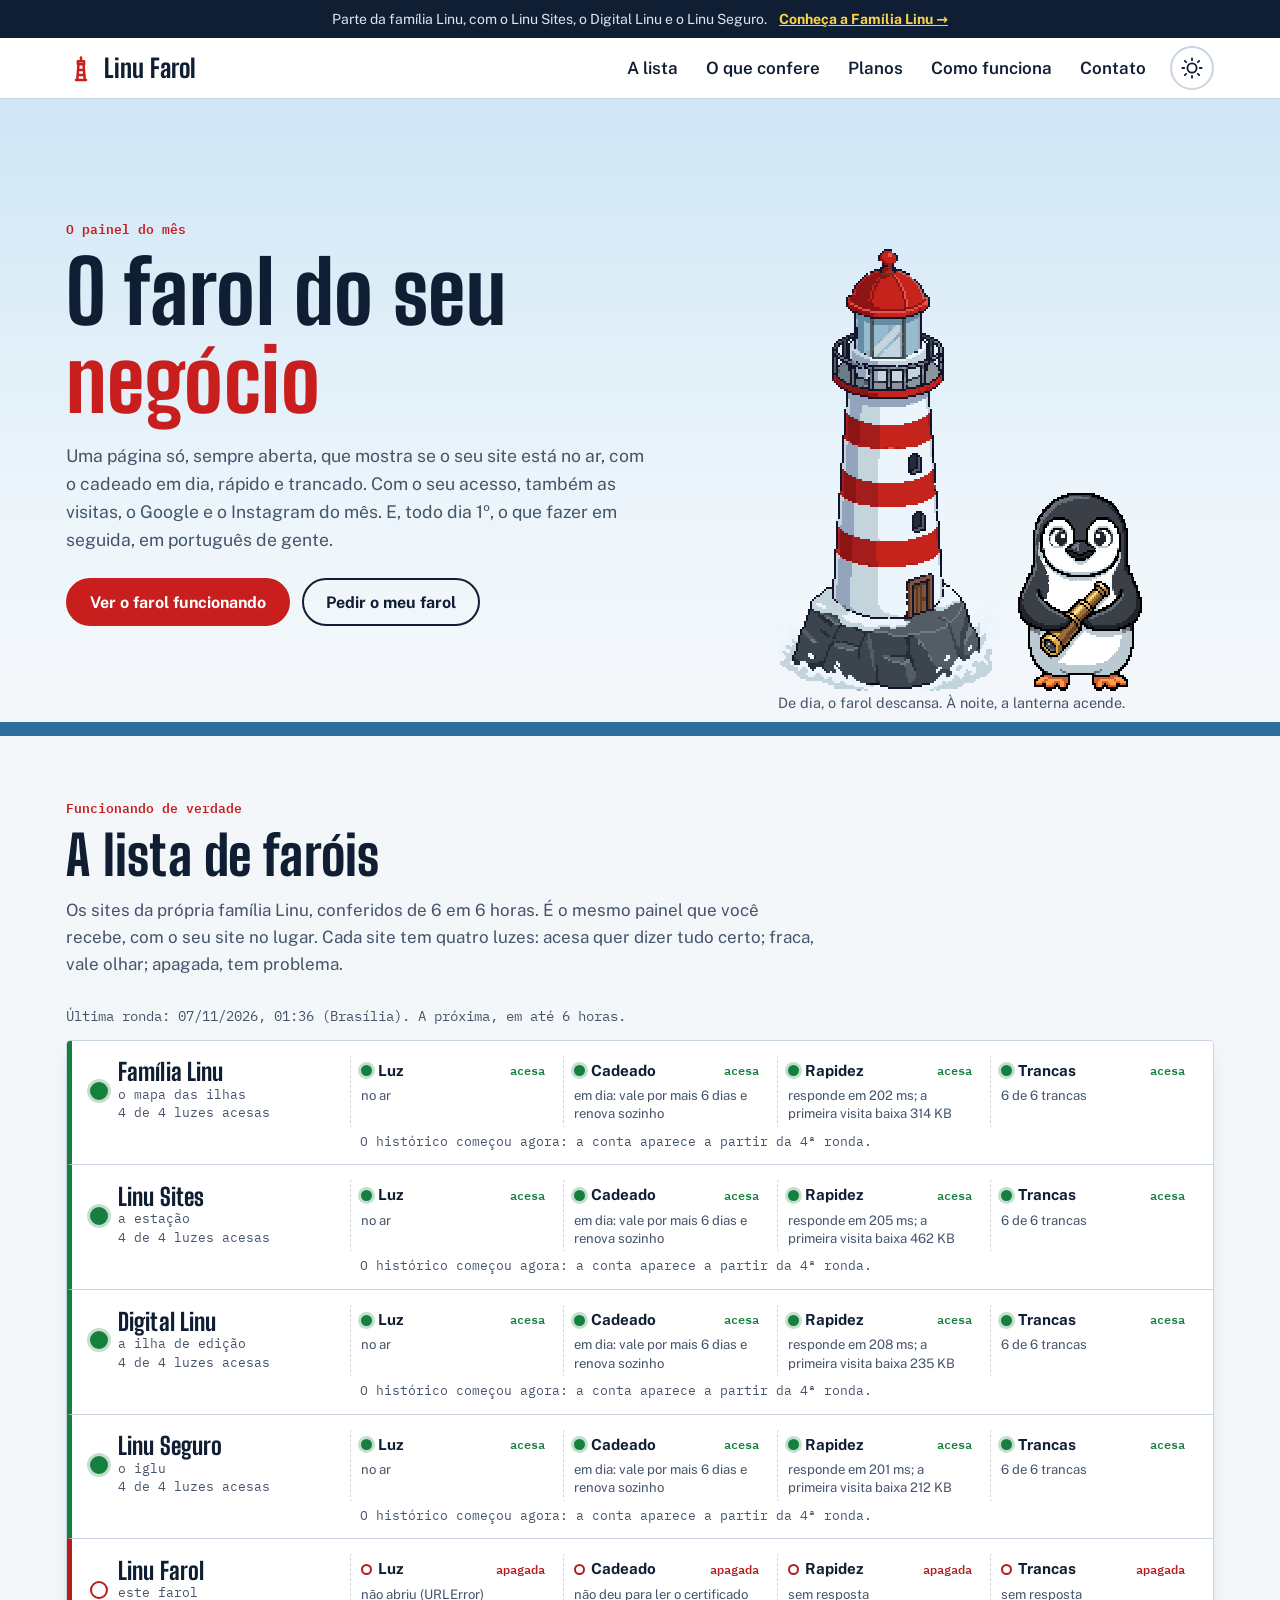
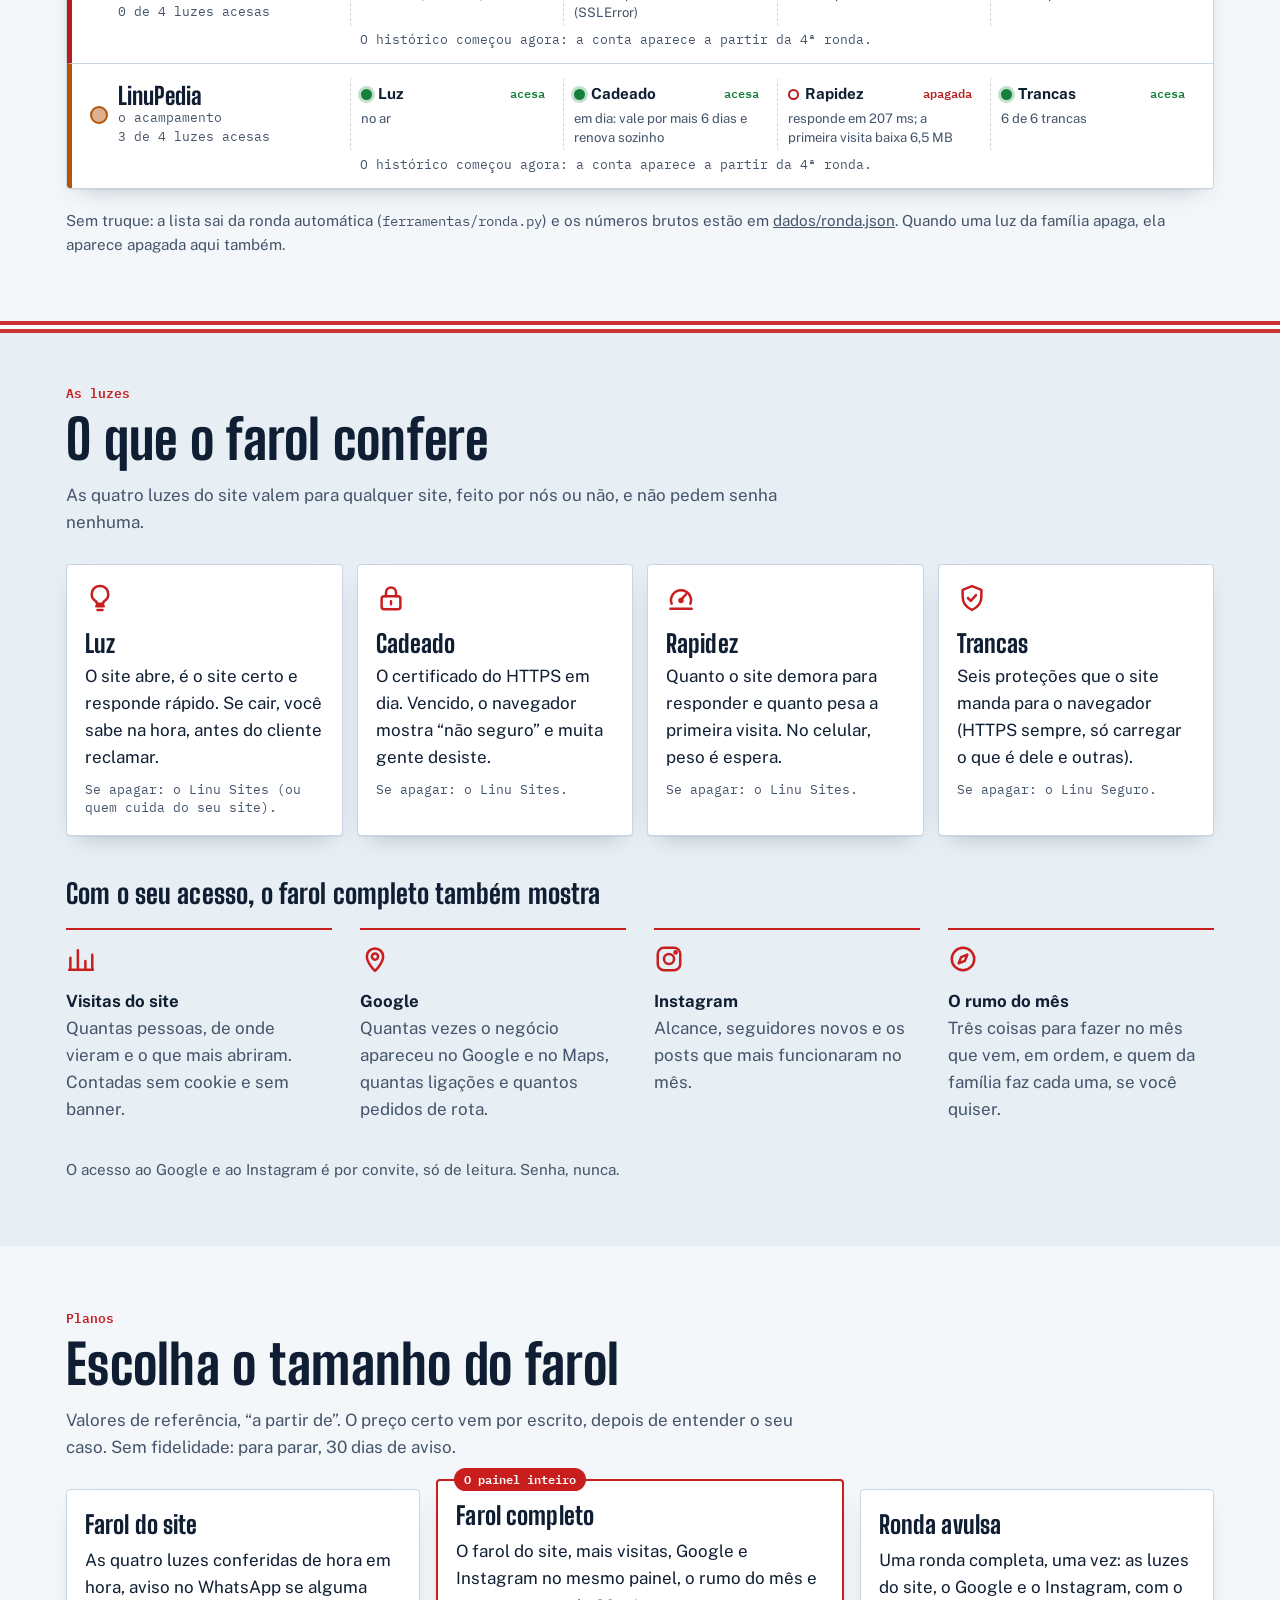
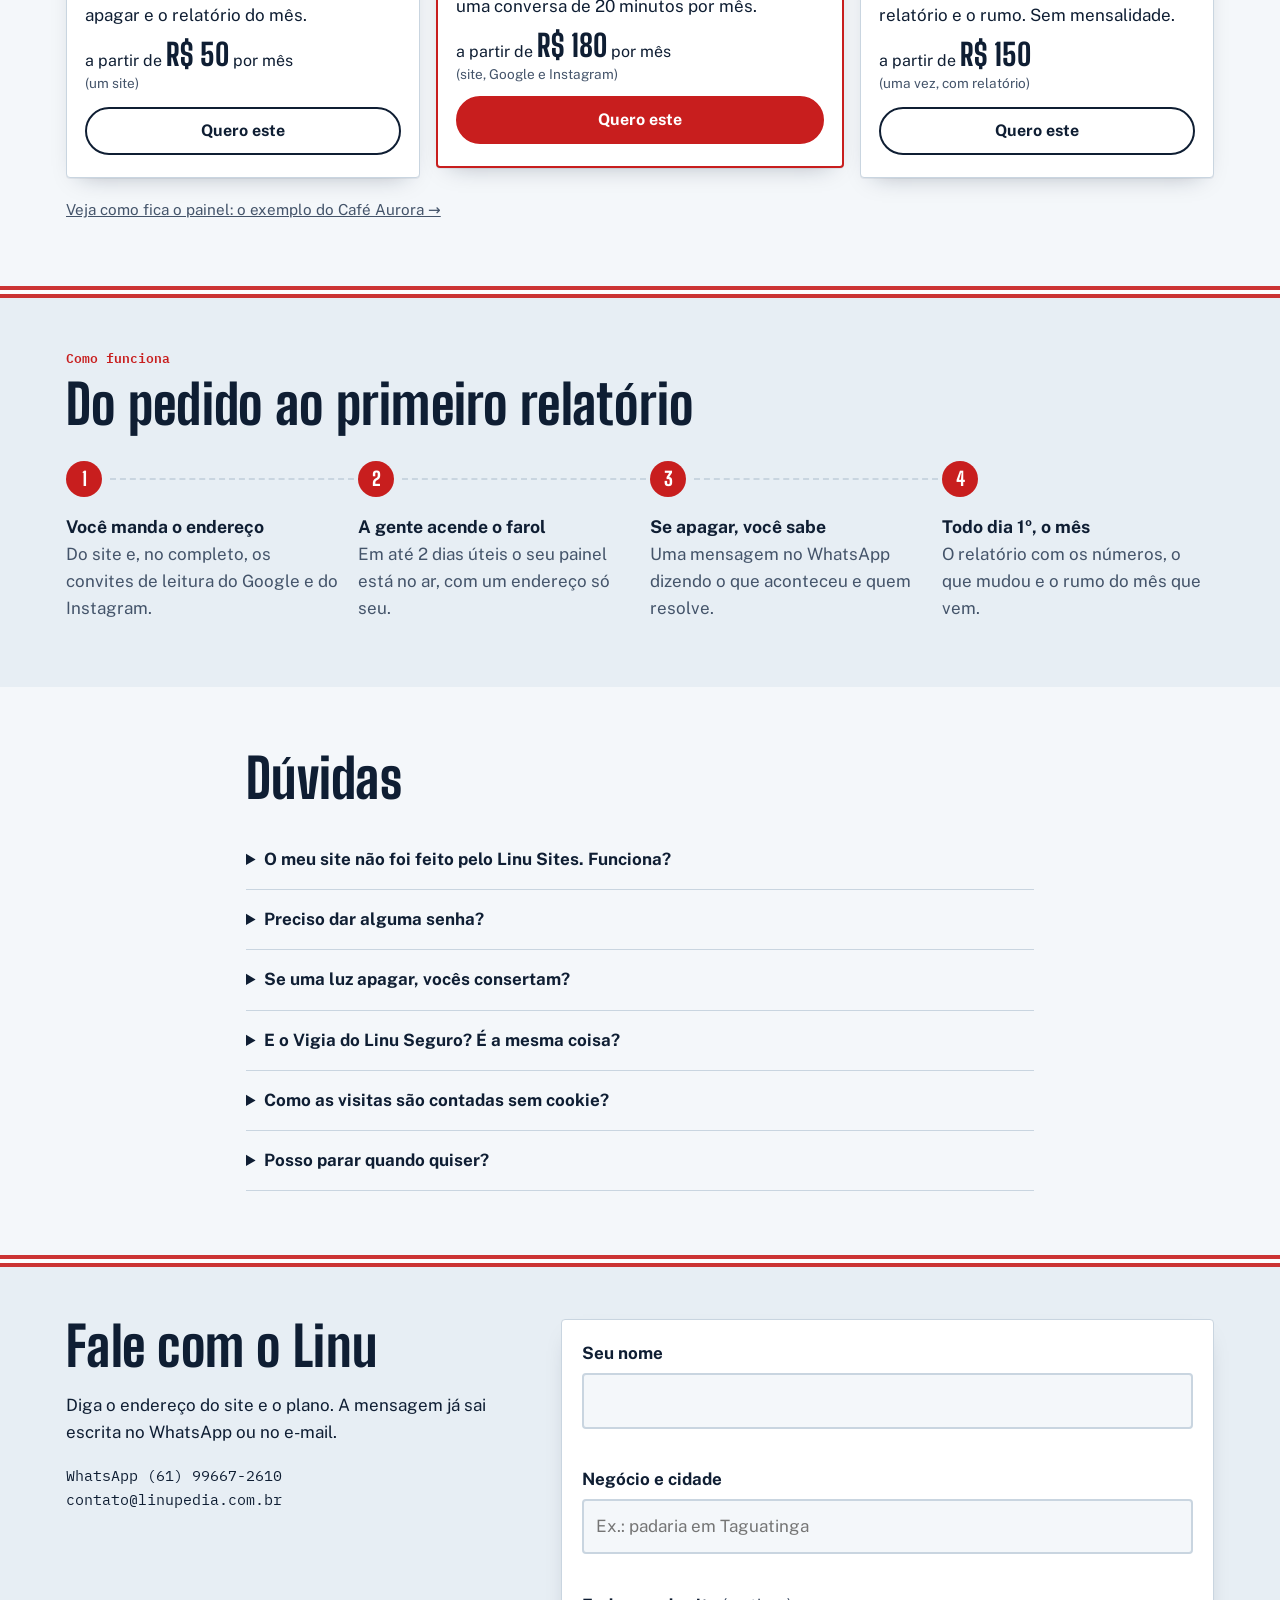
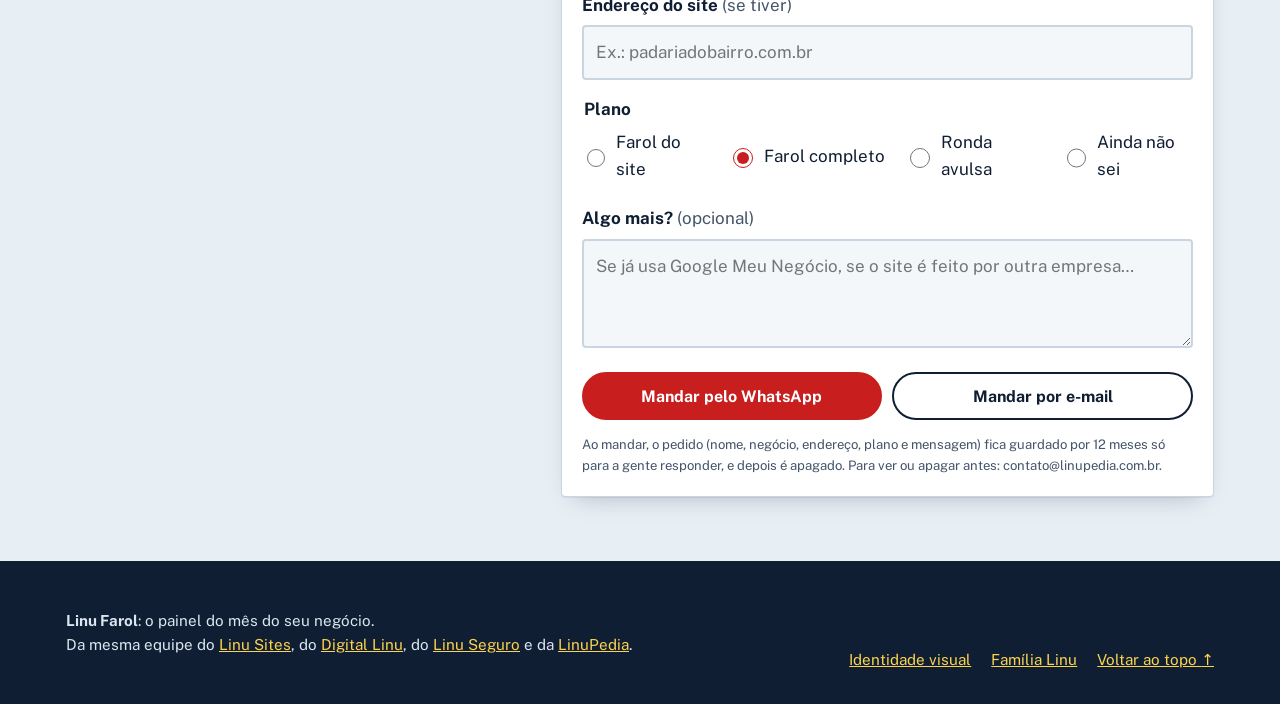
==== commit 27b3a178: "O painel de cada cliente, com o exemplo do Café Aurora" ====
--- a/index.html
+++ b/index.html
@@ -240,6 +240,7 @@
             <a class="botao botao-contorno" href="#contato" data-escolher="Ronda avulsa">Quero este</a>
           </article>
         </div>
+        <p class="nota painel-exemplo-link" data-mov="aparece"><a href="p/exemplo/">Veja como fica o painel: o exemplo do Café Aurora <span aria-hidden="true">→</span></a></p>
       </div>
     </section>
 
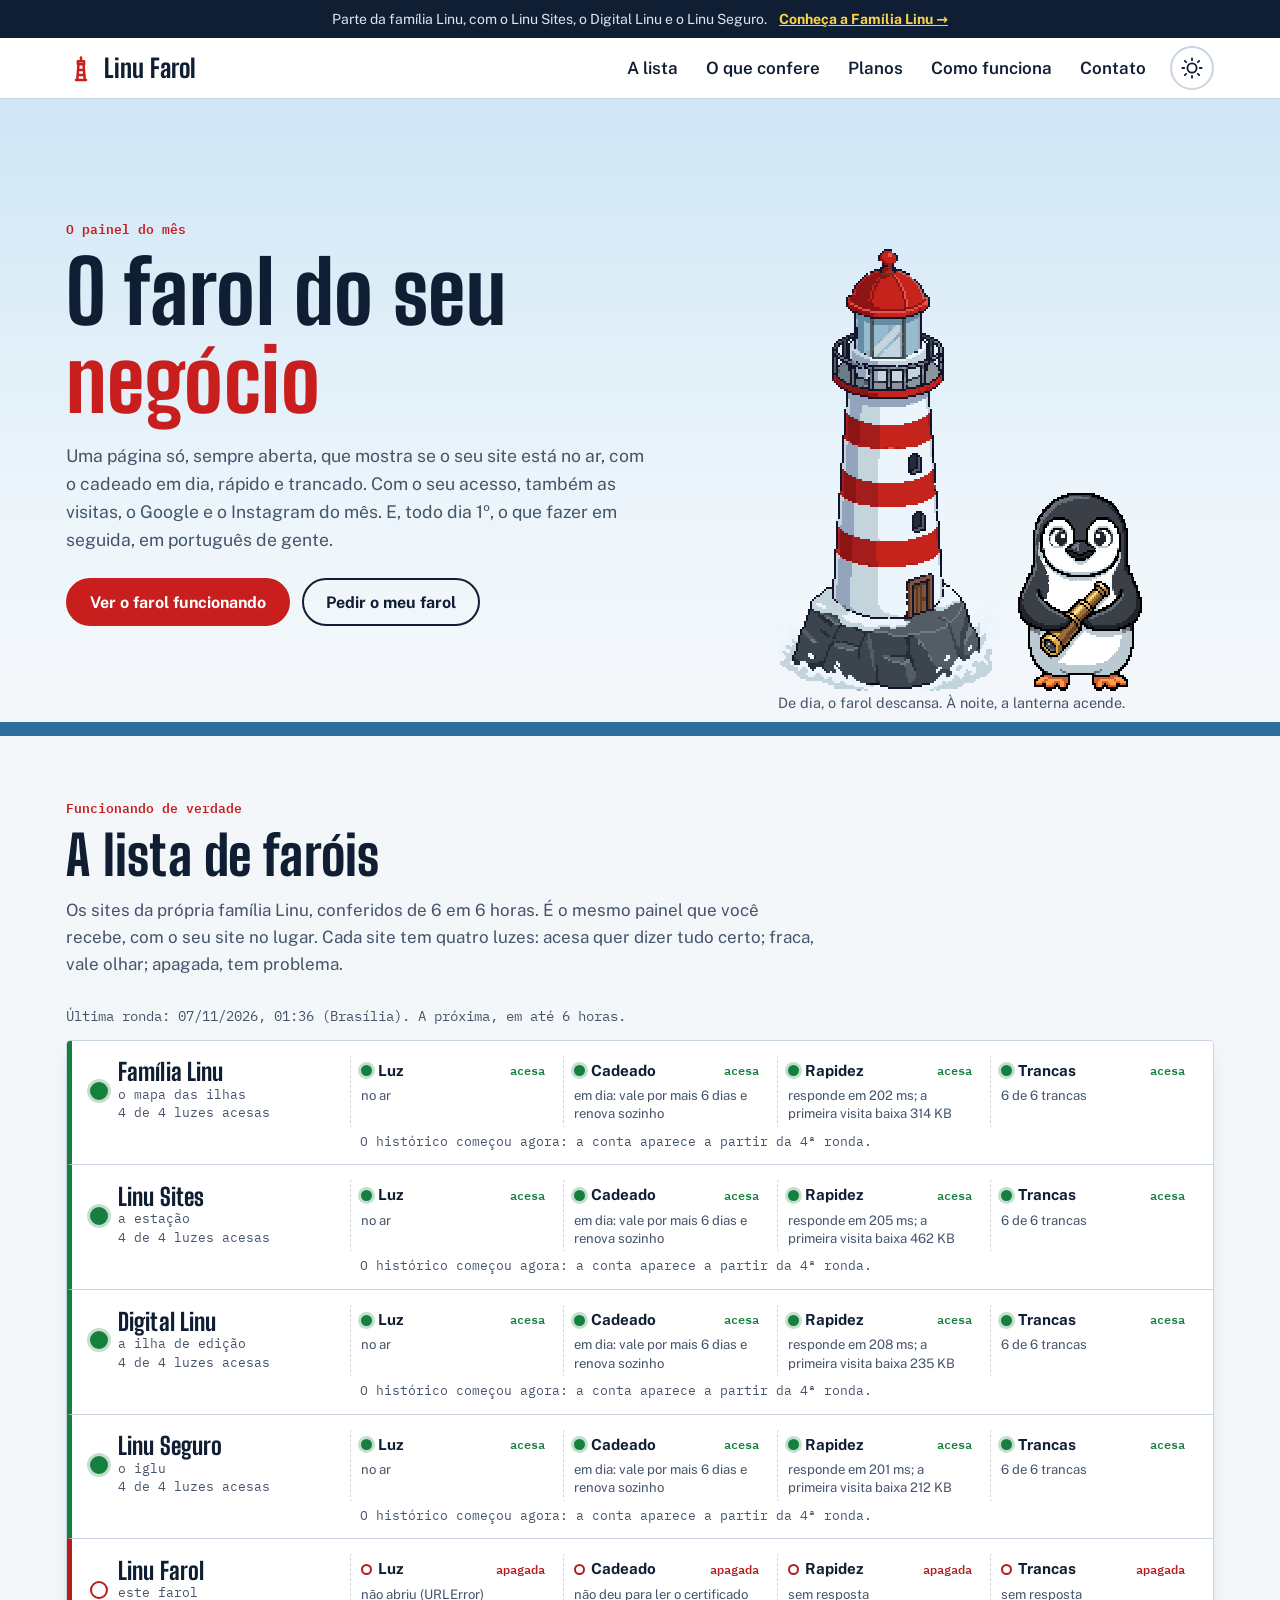
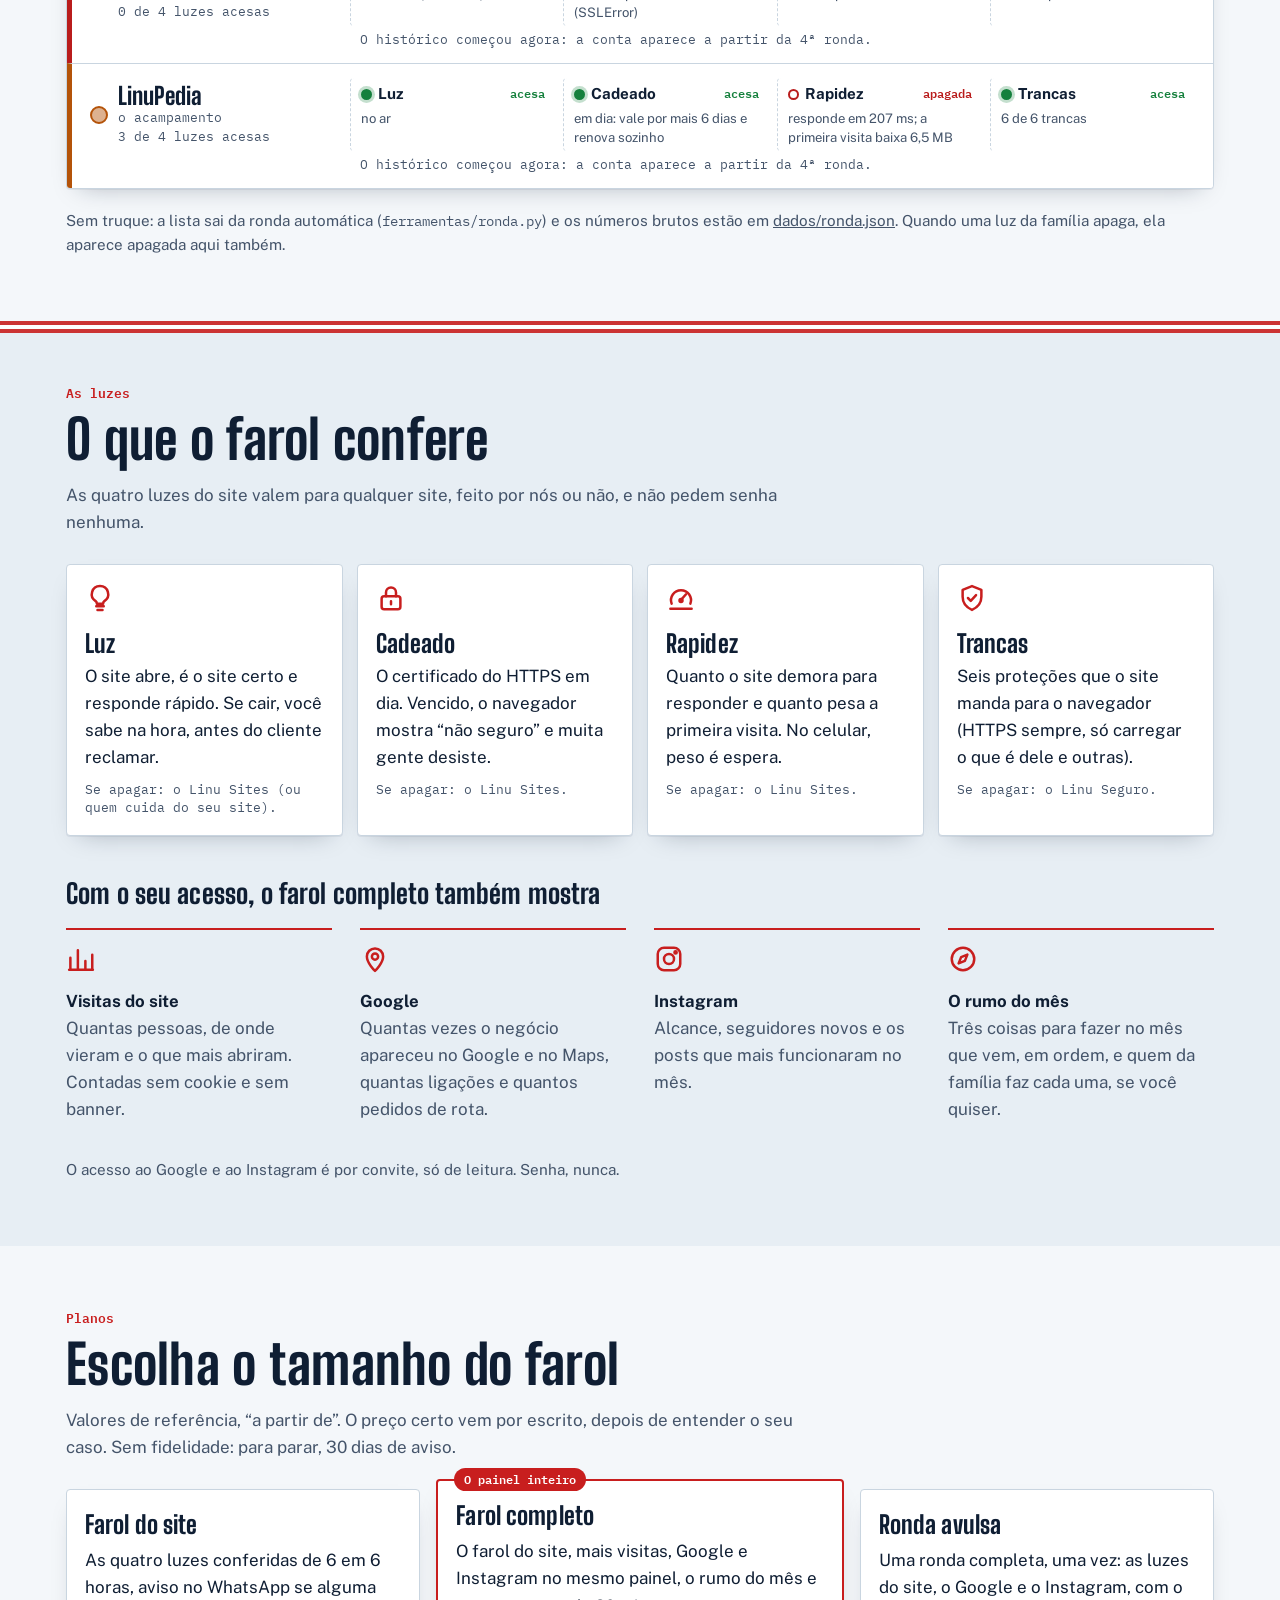
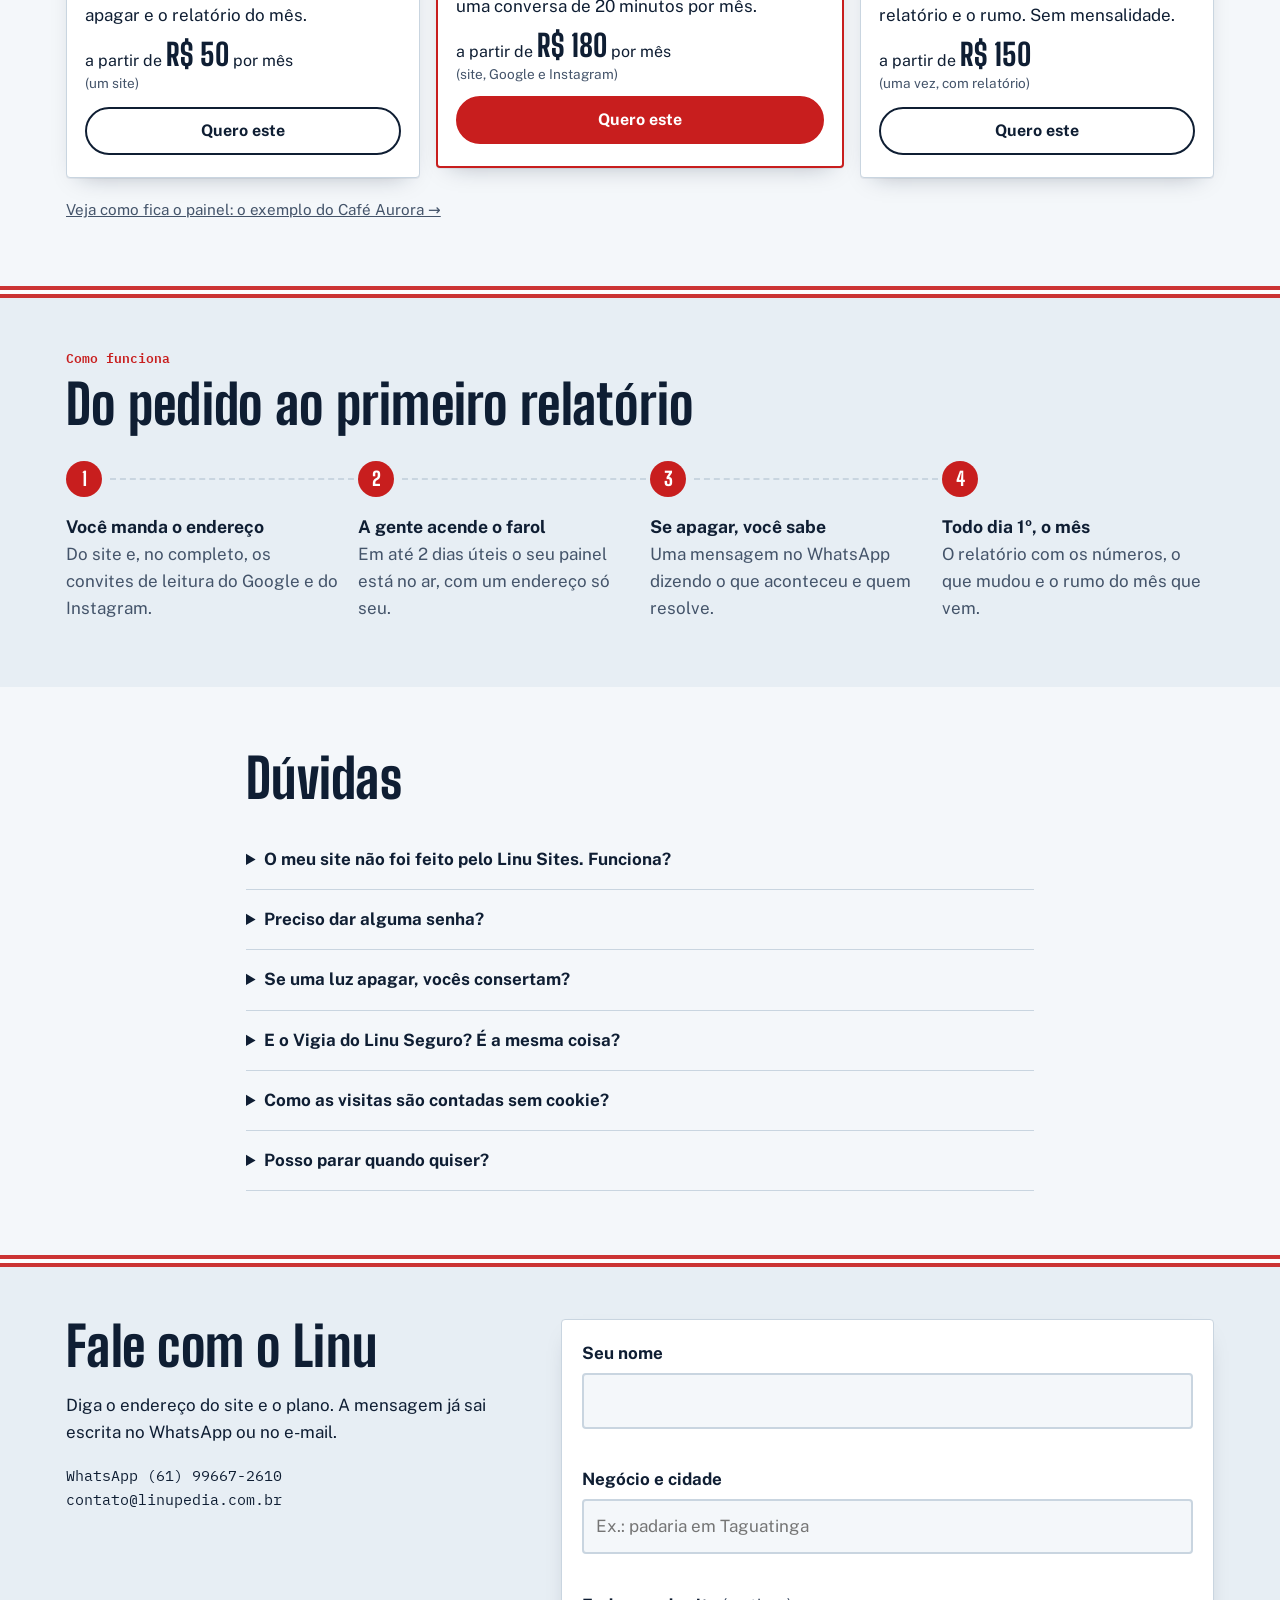
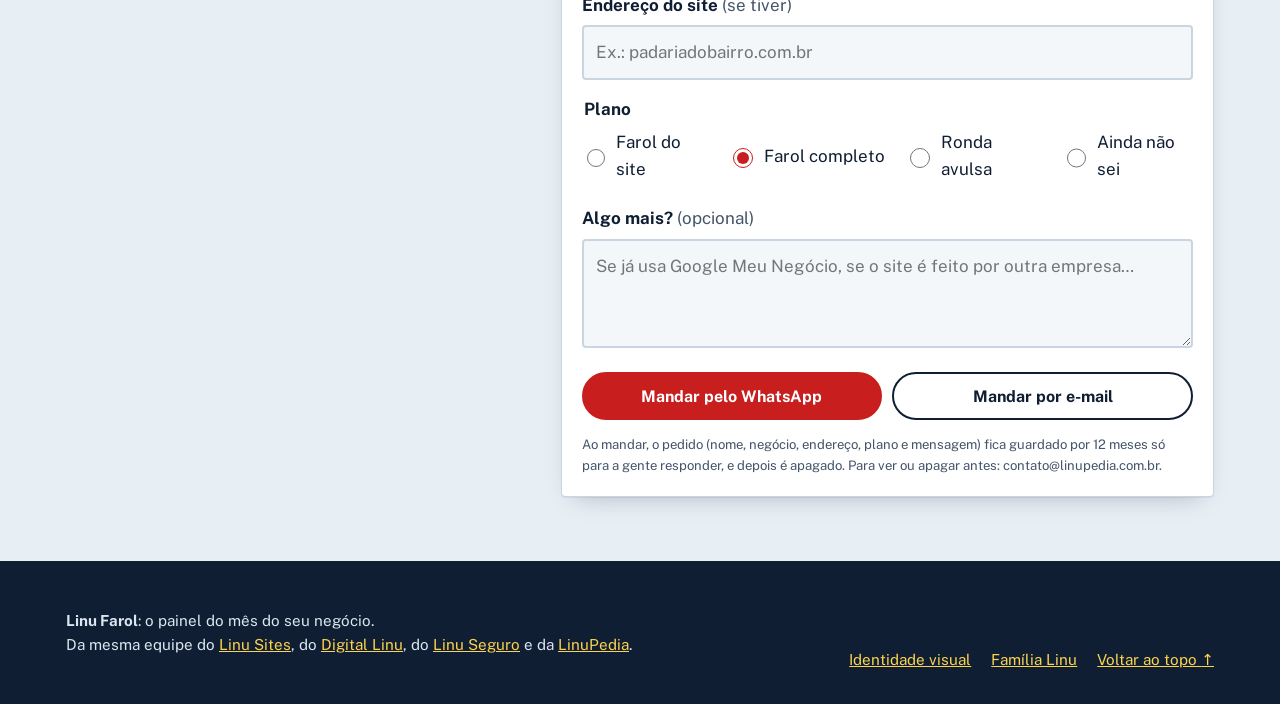
==== commit 0594676b: "Farol do site: conferido de 6 em 6 horas, como a ronda" ====
--- a/index.html
+++ b/index.html
@@ -222,7 +222,7 @@
         <div class="planos" data-mov-grupo="sobe">
           <article class="plano" data-id="farol-site" data-preco="50" data-tipo="mensal">
             <h3>Farol do site</h3>
-            <p>As quatro luzes conferidas de hora em hora, aviso no WhatsApp se alguma apagar e o relatório do mês.</p>
+            <p>As quatro luzes conferidas de 6 em 6 horas, aviso no WhatsApp se alguma apagar e o relatório do mês.</p>
             <p class="servico-preco">a partir de <b>R$&nbsp;50</b> por mês <span>(um site)</span></p>
             <a class="botao botao-contorno" href="#contato" data-escolher="Farol do site">Quero este</a>
           </article>
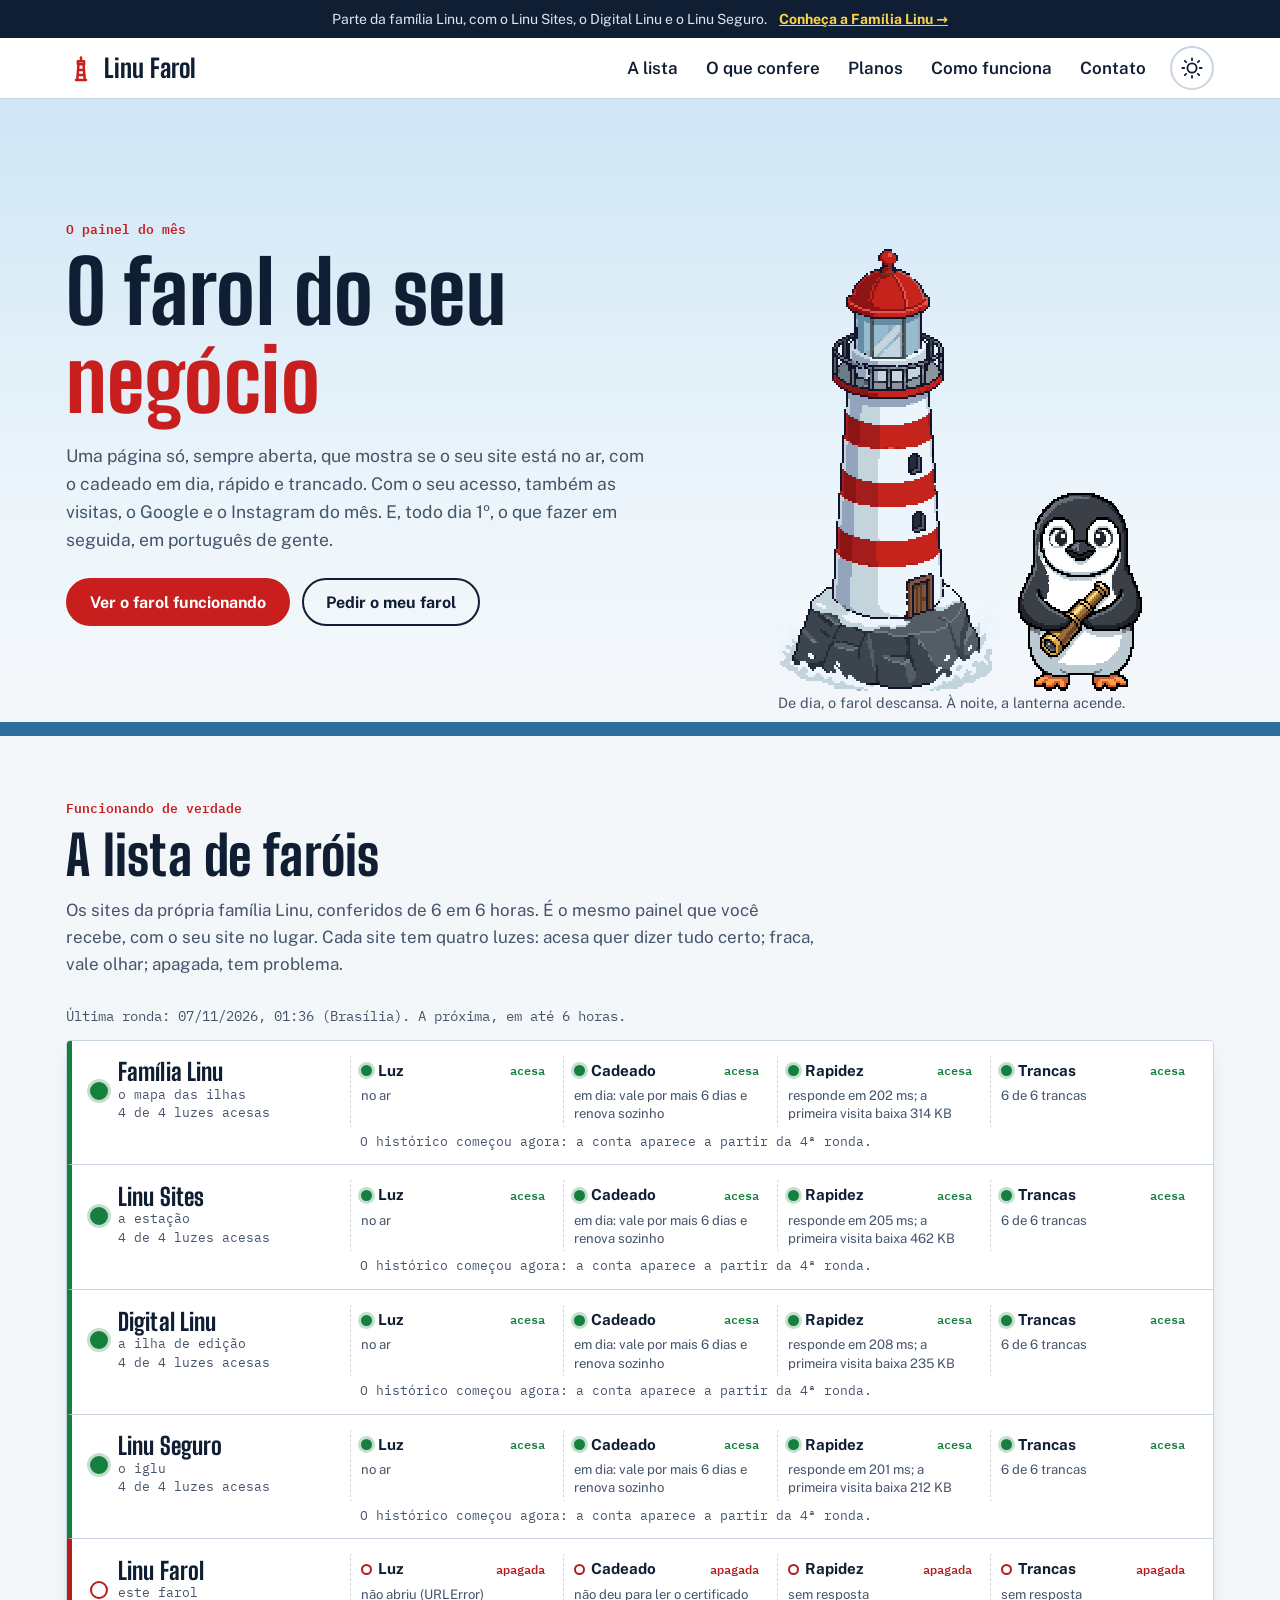
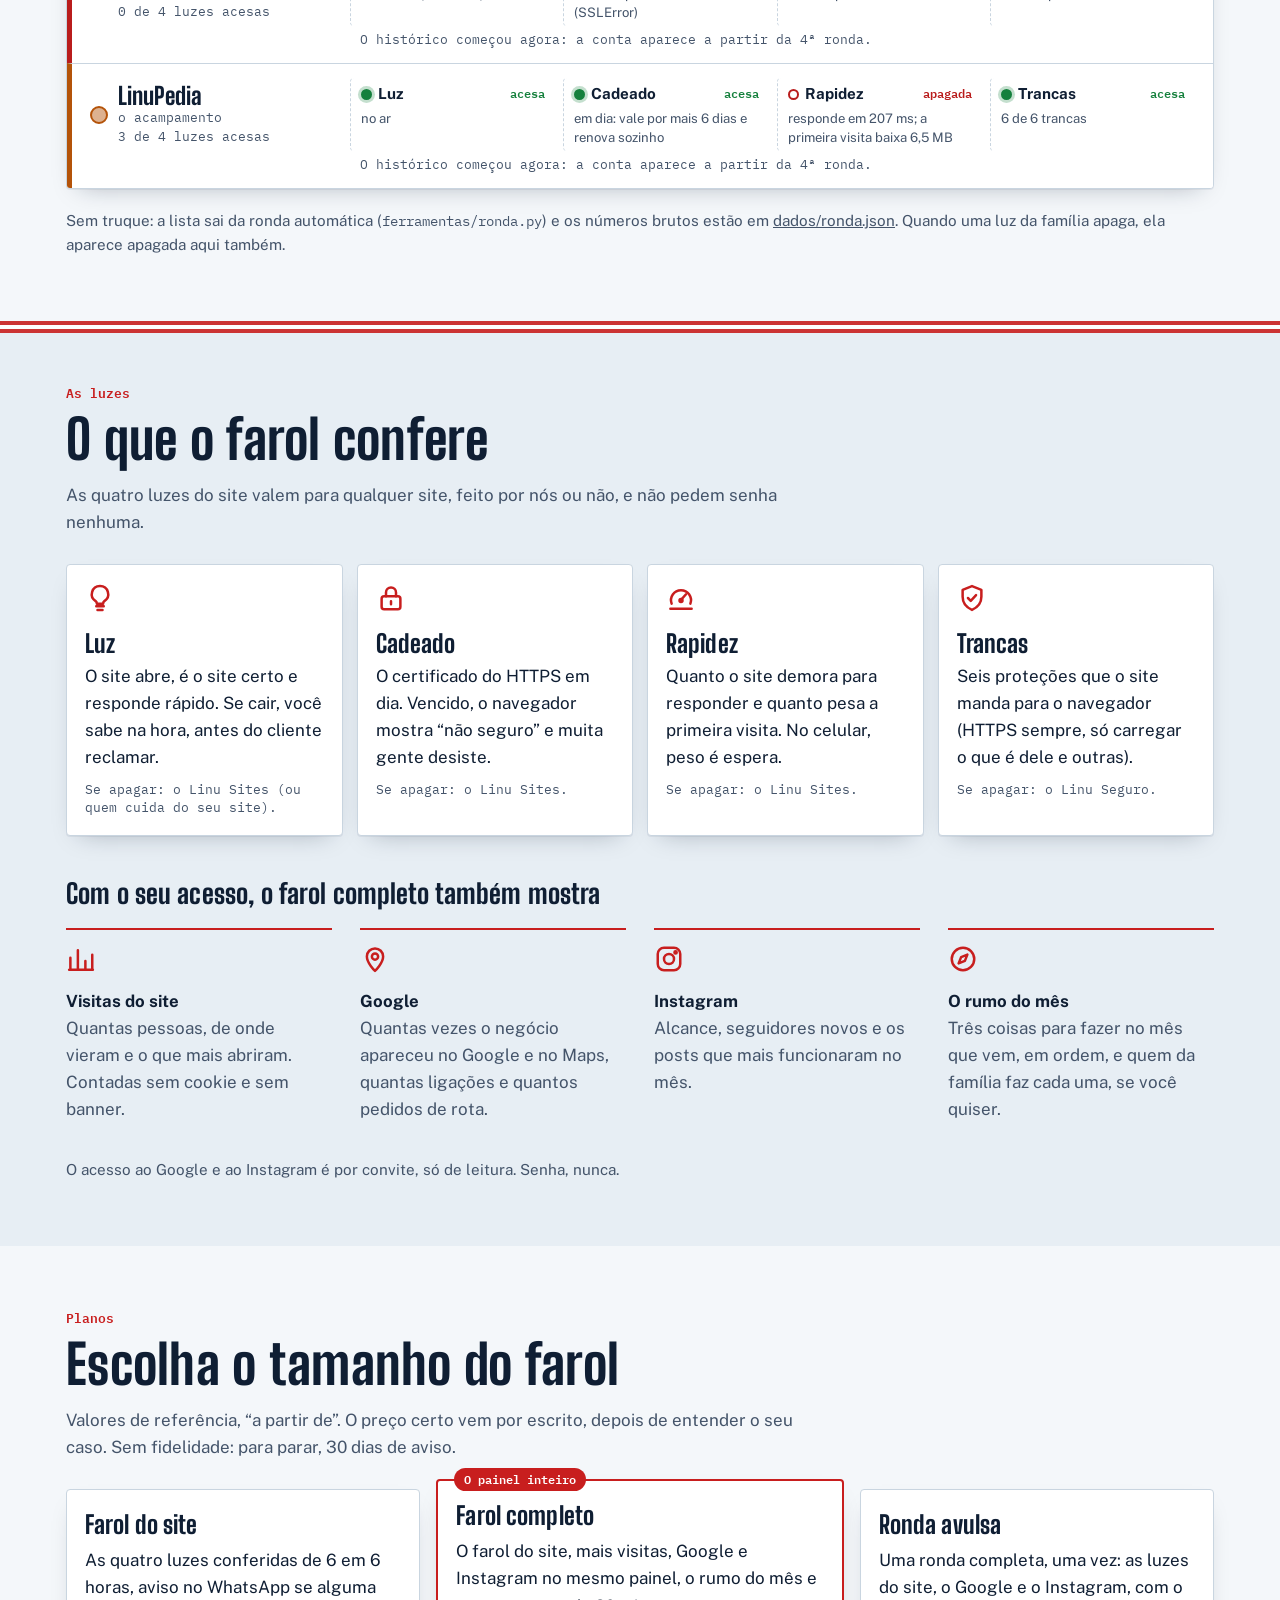
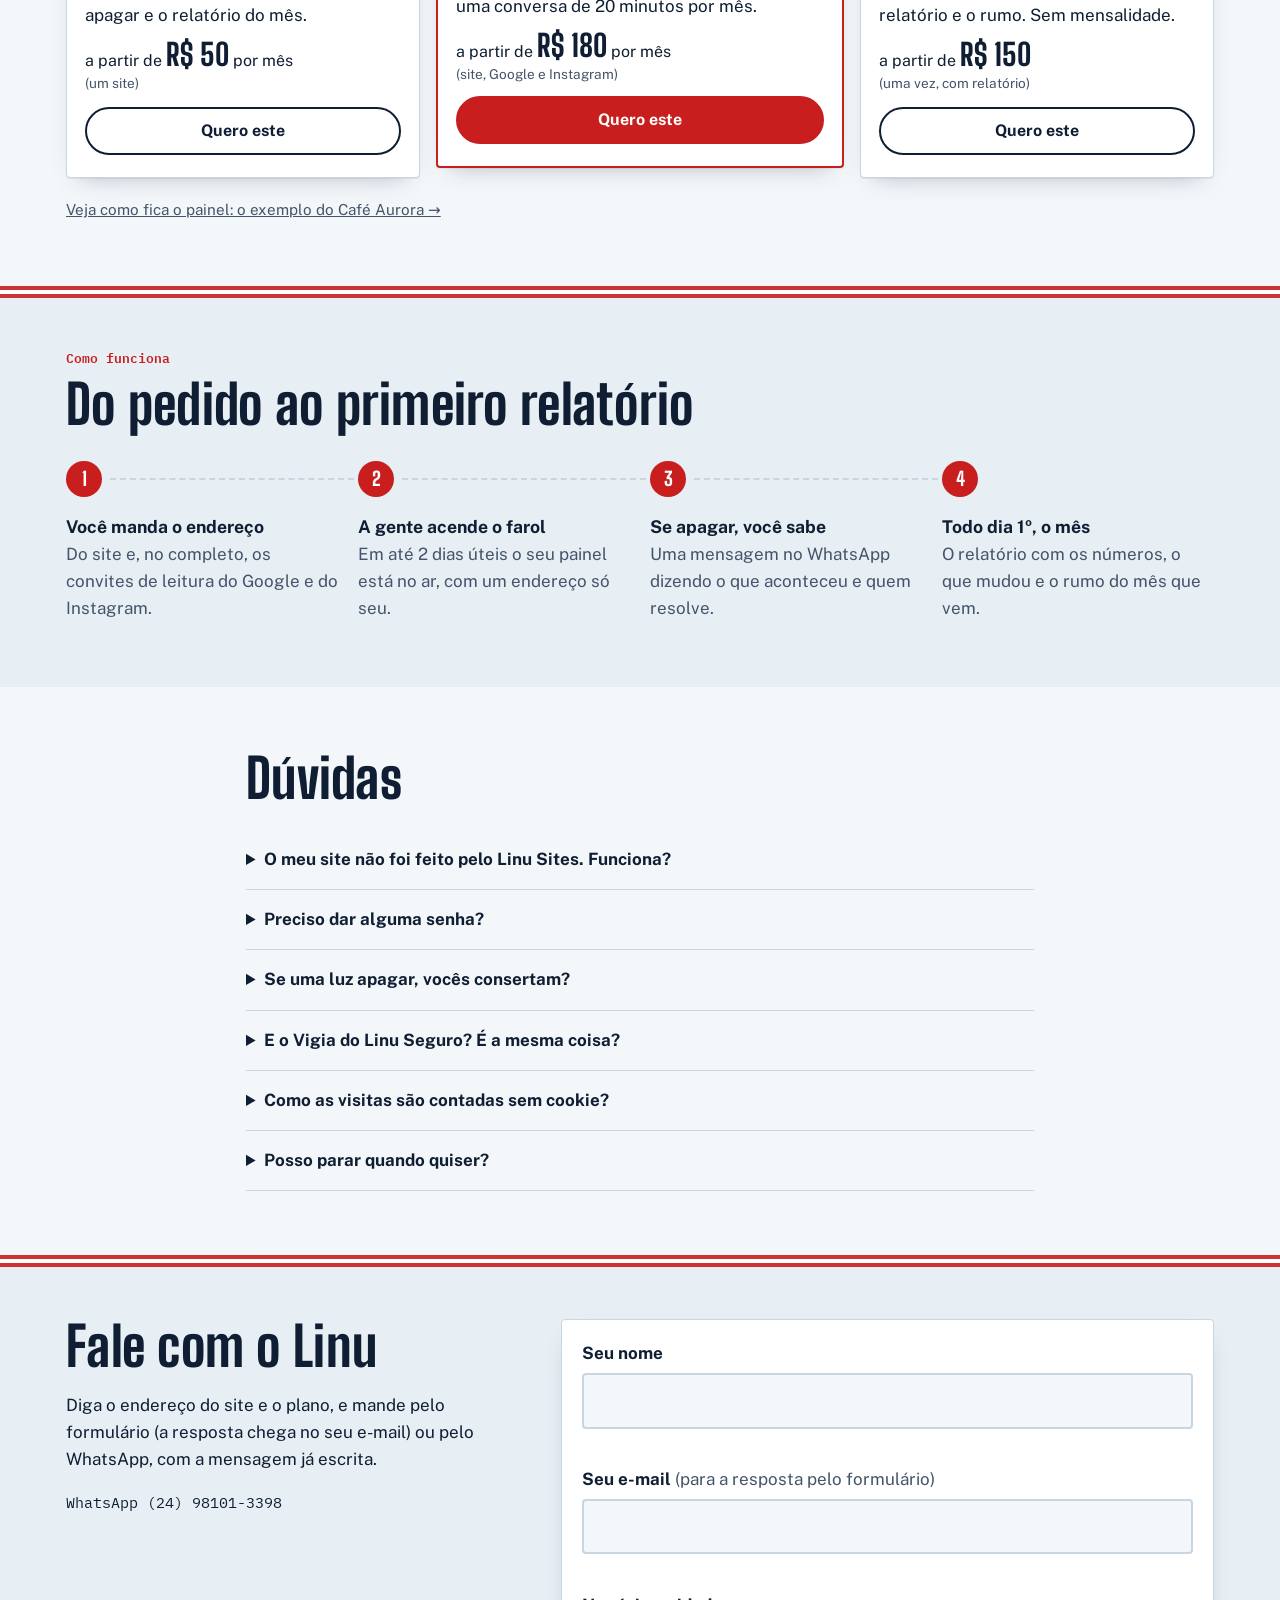
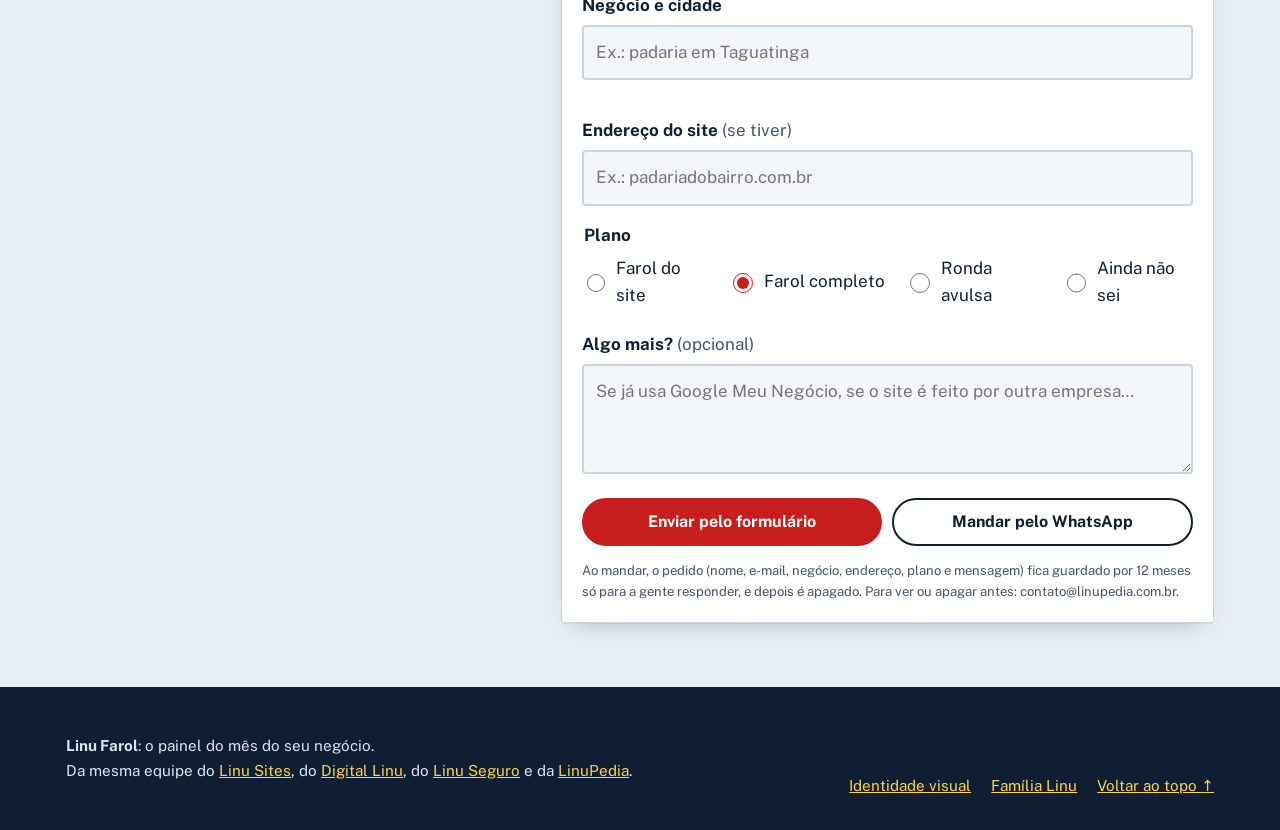
==== commit 73b41e2e: "Contato: WhatsApp (24) 98101-3398 e o e-mail vira formulário, com o /admin na Família" ====
--- a/index.html
+++ b/index.html
@@ -15,19 +15,25 @@
   <meta property="og:type" content="website">
   <meta property="og:url" content="https://farol.linupedia.com.br/">
   <meta property="og:locale" content="pt_BR">
+  <meta property="og:image" content="https://farol.linupedia.com.br/img/compartilhar.png">
+  <meta property="og:image:width" content="1200">
+  <meta property="og:image:height" content="630">
+  <meta name="twitter:card" content="summary_large_image">
+  <meta property="og:image:alt" content="O Linu de luneta ao lado do farol, com as quatro luzes: Luz, Cadeado, Rapidez e Trancas">
   <!-- O que o Google lê sobre o Linu Farol (schema.org); os planos são os 3 cartões de #planos -->
-  <script type="application/ld+json">{"@context":"https://schema.org","@type":"ProfessionalService","name":"Linu Farol","url":"https://farol.linupedia.com.br/","description":"O painel do mês para pequenos negócios: site no ar, cadeado, rapidez, trancas de segurança, visitas, Google e Instagram.","logo":"https://farol.linupedia.com.br/img/linu-logo.png","telephone":"+55-61-99667-2610","email":"contato@linupedia.com.br","areaServed":"BR","inLanguage":"pt-BR","parentOrganization":{"@type":"Organization","name":"Família Linu","url":"https://familia.linupedia.com.br/"},"hasOfferCatalog":{"@type":"OfferCatalog","name":"Planos","itemListElement":[{"@type":"Offer","itemOffered":{"@type":"Service","name":"Farol do site"},"priceSpecification":{"@type":"UnitPriceSpecification","minPrice":50,"priceCurrency":"BRL","unitText":"mês"}},{"@type":"Offer","itemOffered":{"@type":"Service","name":"Farol completo"},"priceSpecification":{"@type":"UnitPriceSpecification","minPrice":180,"priceCurrency":"BRL","unitText":"mês"}},{"@type":"Offer","itemOffered":{"@type":"Service","name":"Ronda avulsa"},"priceSpecification":{"@type":"UnitPriceSpecification","minPrice":150,"priceCurrency":"BRL"}}]}}</script>
+  <script type="application/ld+json">{"@context":"https://schema.org","@type":"ProfessionalService","name":"Linu Farol","url":"https://farol.linupedia.com.br/","description":"O painel do mês para pequenos negócios: site no ar, cadeado, rapidez, trancas de segurança, visitas, Google e Instagram.","logo":"https://farol.linupedia.com.br/img/linu-logo.png","telephone":"+55-24-98101-3398","email":"contato@linupedia.com.br","areaServed":"BR","inLanguage":"pt-BR","parentOrganization":{"@type":"Organization","name":"Família Linu","url":"https://familia.linupedia.com.br/"},"hasOfferCatalog":{"@type":"OfferCatalog","name":"Planos","itemListElement":[{"@type":"Offer","itemOffered":{"@type":"Service","name":"Farol do site"},"priceSpecification":{"@type":"UnitPriceSpecification","minPrice":50,"priceCurrency":"BRL","unitText":"mês"}},{"@type":"Offer","itemOffered":{"@type":"Service","name":"Farol completo"},"priceSpecification":{"@type":"UnitPriceSpecification","minPrice":180,"priceCurrency":"BRL","unitText":"mês"}},{"@type":"Offer","itemOffered":{"@type":"Service","name":"Ronda avulsa"},"priceSpecification":{"@type":"UnitPriceSpecification","minPrice":150,"priceCurrency":"BRL"}}]}}</script>
   <meta http-equiv="Content-Security-Policy" content="default-src 'self'; img-src 'self' data:; font-src 'self'; style-src 'self'; script-src 'self'; connect-src 'self'; object-src 'none'; base-uri 'self'; form-action 'self'">
   <link rel="canonical" href="https://farol.linupedia.com.br/">
   <link rel="preload" href="fontes/big-shoulders-display-latin.woff2" as="font" type="font/woff2" crossorigin>
   <link rel="preload" href="fontes/public-sans-latin.woff2" as="font" type="font/woff2" crossorigin>
   <script src="js/tema-inicio.js?v=b2e4d710"></script>
   <link rel="stylesheet" href="css/fontes.css?v=67bf6215">
-  <link rel="stylesheet" href="css/estilo.css?v=8b224018">
+  <link rel="stylesheet" href="css/estilo.css?v=4674d886">
   <link rel="stylesheet" href="css/movimento.css?v=6c3684a3">
-  <script src="js/farol.js?v=4abed8c3" defer></script>
+  <script src="js/farol.js?v=65f59a33" defer></script>
   <script src="js/linu-vivo.js?v=daf0f399" defer></script>
   <script src="js/movimento.js?v=c068d761" defer></script>
+  <script src="v.js?v=5900d73a" defer></script>
 </head>
 <body>
   <!-- Os ícones do Linu Farol (traço 2, pontas redondas); o i-farol é a marca do topo -->
@@ -275,8 +281,9 @@
       <div class="dentro contato-dentro">
         <div class="contato-texto">
           <h2 data-mov="palavras">Fale com o Linu</h2>
-          <p>Diga o endereço do site e o plano. A mensagem já sai escrita no WhatsApp ou no e-mail.</p>
-          <p class="contato-canais">WhatsApp (61) 99667-2610<br>contato@linupedia.com.br</p>
+          <p>Diga o endereço do site e o plano, e mande pelo formulário (a resposta chega no seu e-mail) ou pelo WhatsApp,
+            com a mensagem já escrita.</p>
+          <p class="contato-canais">WhatsApp (24) 98101-3398</p>
           <img class="pixel contato-linu" data-mov="cortina" data-linu-vivo data-piscar="img/linu-frente-piscando.png?v=bdd2509a" src="img/linu-frente.png?v=015c42f4" alt="" width="172" height="190" loading="lazy">
         </div>
         <div class="formulario" data-formulario>
@@ -284,6 +291,11 @@
             <label for="nome">Seu nome</label>
             <input type="text" id="nome" name="nome" autocomplete="name" required aria-describedby="nome-erro">
             <p class="campo-erro" id="nome-erro" aria-live="polite"></p>
+          </div>
+          <div class="campo">
+            <label for="email">Seu e-mail <span class="opcional">(para a resposta pelo formulário)</span></label>
+            <input type="email" id="email" name="email" autocomplete="email" inputmode="email" aria-describedby="email-erro">
+            <p class="campo-erro" id="email-erro" aria-live="polite"></p>
           </div>
           <div class="campo">
             <label for="negocio">Negócio e cidade</label>
@@ -310,10 +322,11 @@
           <!-- campo que só robô preenche (o servidor ignora o pedido que vier com ele) -->
           <div class="pote" aria-hidden="true"><label>Não preencha<input type="text" name="site_extra" tabindex="-1" autocomplete="off"></label></div>
           <div class="formulario-botoes">
-            <a class="botao botao-whatsapp" href="https://wa.me/5561996672610" target="_blank" rel="noopener" data-enviar="whatsapp">Mandar pelo WhatsApp</a>
-            <a class="botao botao-contorno" href="mailto:contato@linupedia.com.br" data-enviar="email">Mandar por e-mail</a>
-          </div>
-          <p class="formulario-privacidade">Ao mandar, o pedido (nome, negócio, endereço, plano e mensagem) fica guardado por 12 meses só para a gente responder, e depois é apagado. Para ver ou apagar antes: contato@linupedia.com.br.</p>
+            <button type="button" class="botao" data-enviar="formulario">Enviar pelo formulário</button>
+            <a class="botao botao-contorno" href="https://wa.me/5524981013398" target="_blank" rel="noopener" data-enviar="whatsapp">Mandar pelo WhatsApp</a>
+          </div>
+          <p class="formulario-status" data-formulario-status role="status" aria-live="polite"></p>
+          <p class="formulario-privacidade">Ao mandar, o pedido (nome, e-mail, negócio, endereço, plano e mensagem) fica guardado por 12 meses só para a gente responder, e depois é apagado. Para ver ou apagar antes: contato@linupedia.com.br.</p>
         </div>
       </div>
     </section>
--- a/css/estilo.css
+++ b/css/estilo.css
@@ -200,8 +200,8 @@
 .campo { margin: 0 0 16px; border: 0; padding: 0; }
 .campo label, .campo legend { display: block; margin-bottom: 6px; font-weight: 700; }
 .opcional { font-weight: 400; color: var(--tinta-suave); }
-input[type="text"], textarea { width: 100%; padding: 12px; font: inherit; color: var(--tinta); background: var(--fundo); border: 2px solid var(--linha); border-radius: var(--raio); }
-input[type="text"]:focus, textarea:focus { border-color: var(--farol); outline: none; }
+input[type="text"], input[type="email"], textarea { width: 100%; padding: 12px; font: inherit; color: var(--tinta); background: var(--fundo); border: 2px solid var(--linha); border-radius: var(--raio); }
+input[type="text"]:focus, input[type="email"]:focus, textarea:focus { border-color: var(--farol); outline: none; }
 input[aria-invalid="true"] { border-color: var(--apagada); }
 .campo-erro { margin: 4px 0 0; min-height: 1.2em; color: var(--apagada); font-size: .9rem; }
 .opcoes { display: grid; gap: 6px; }
@@ -209,6 +209,12 @@
 .opcoes input { width: 20px; height: 20px; accent-color: var(--farol); }
 .formulario-botoes { display: grid; gap: 10px; }
 .formulario-privacidade { margin: 14px 0 0; font-size: .82rem; color: var(--tinta-suave); }
+/* a confirmação do formulário (11/11/2026) */
+.formulario-status { margin: 12px 0 0; font-weight: 700; }
+.formulario-status:empty { display: none; }
+.formulario-status.ok { color: var(--acesa); }
+.formulario-status.erro { color: var(--apagada); }
+.formulario-botoes .botao[disabled] { opacity: .7; cursor: progress; }
 .pote { position: absolute; left: -9999px; width: 1px; height: 1px; overflow: hidden; }
 
 /* Barra de pedir: só no celular, presa embaixo, ao alcance do polegar */
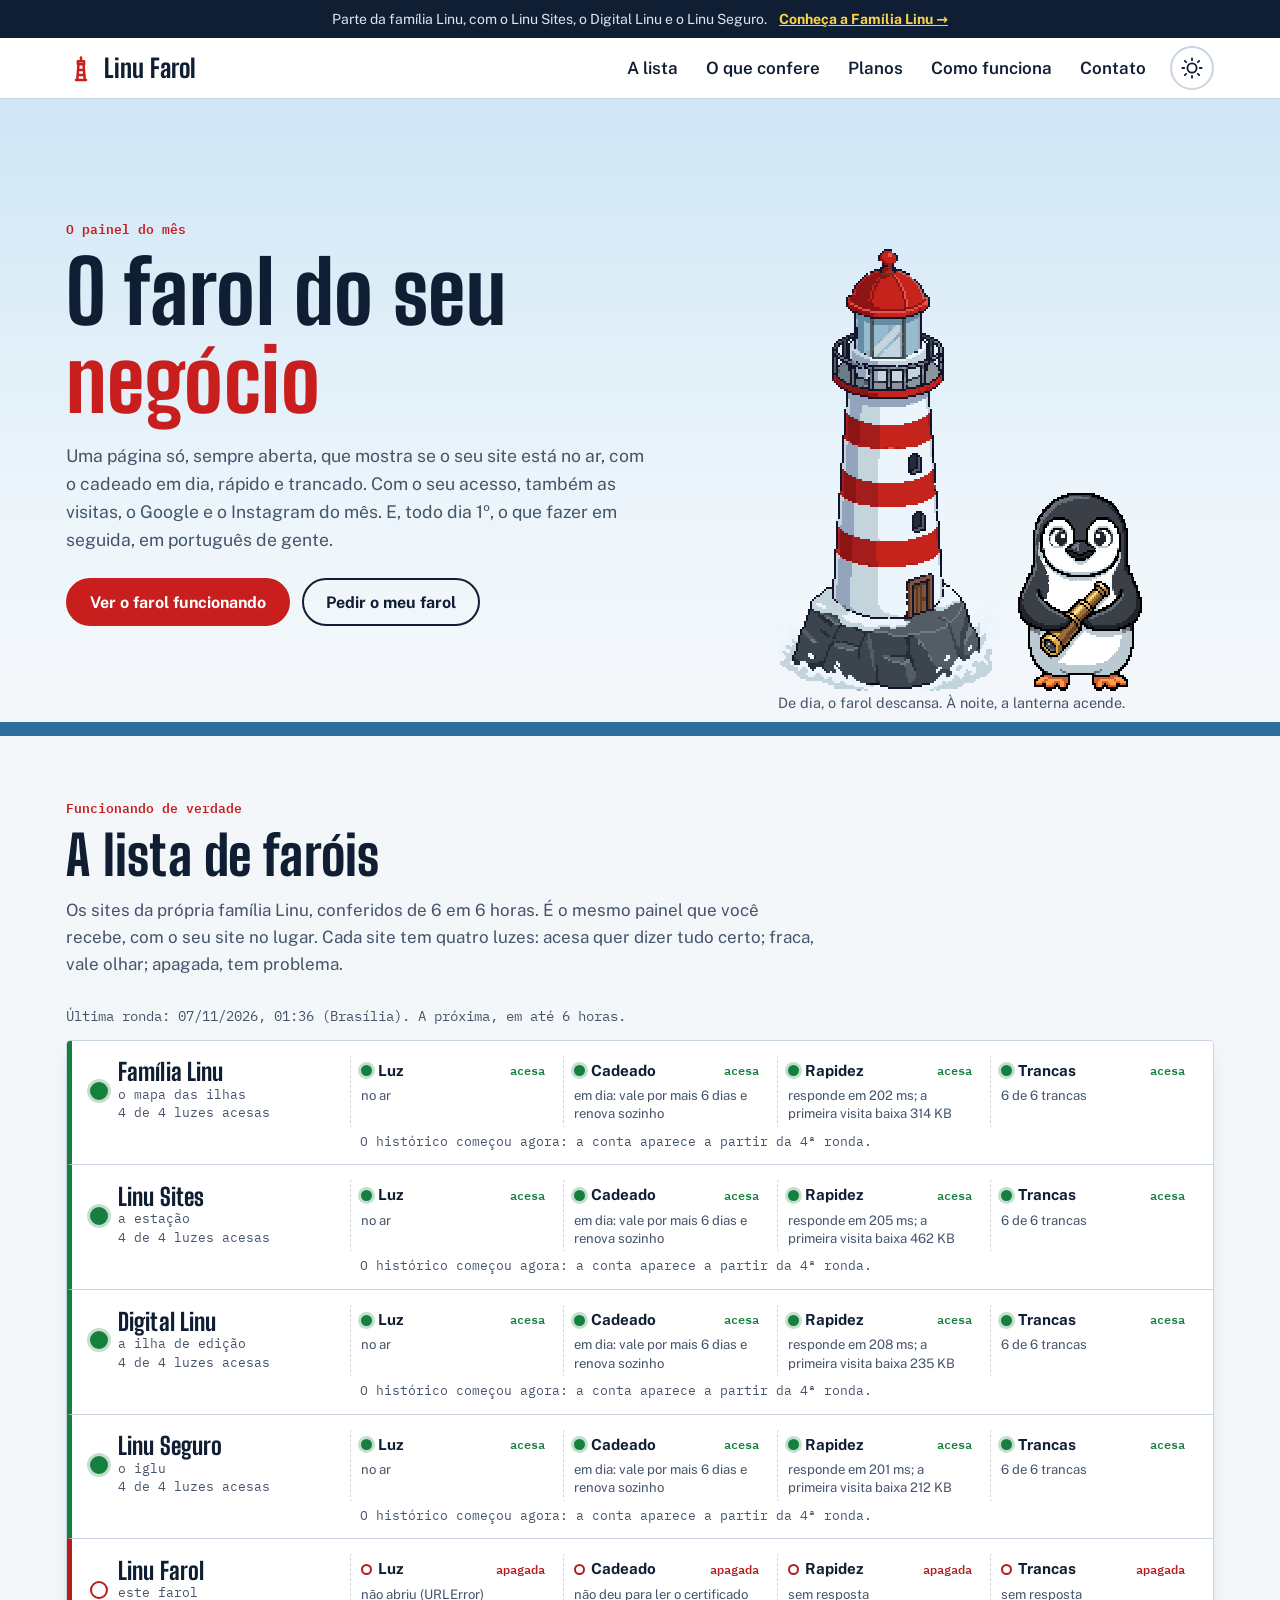
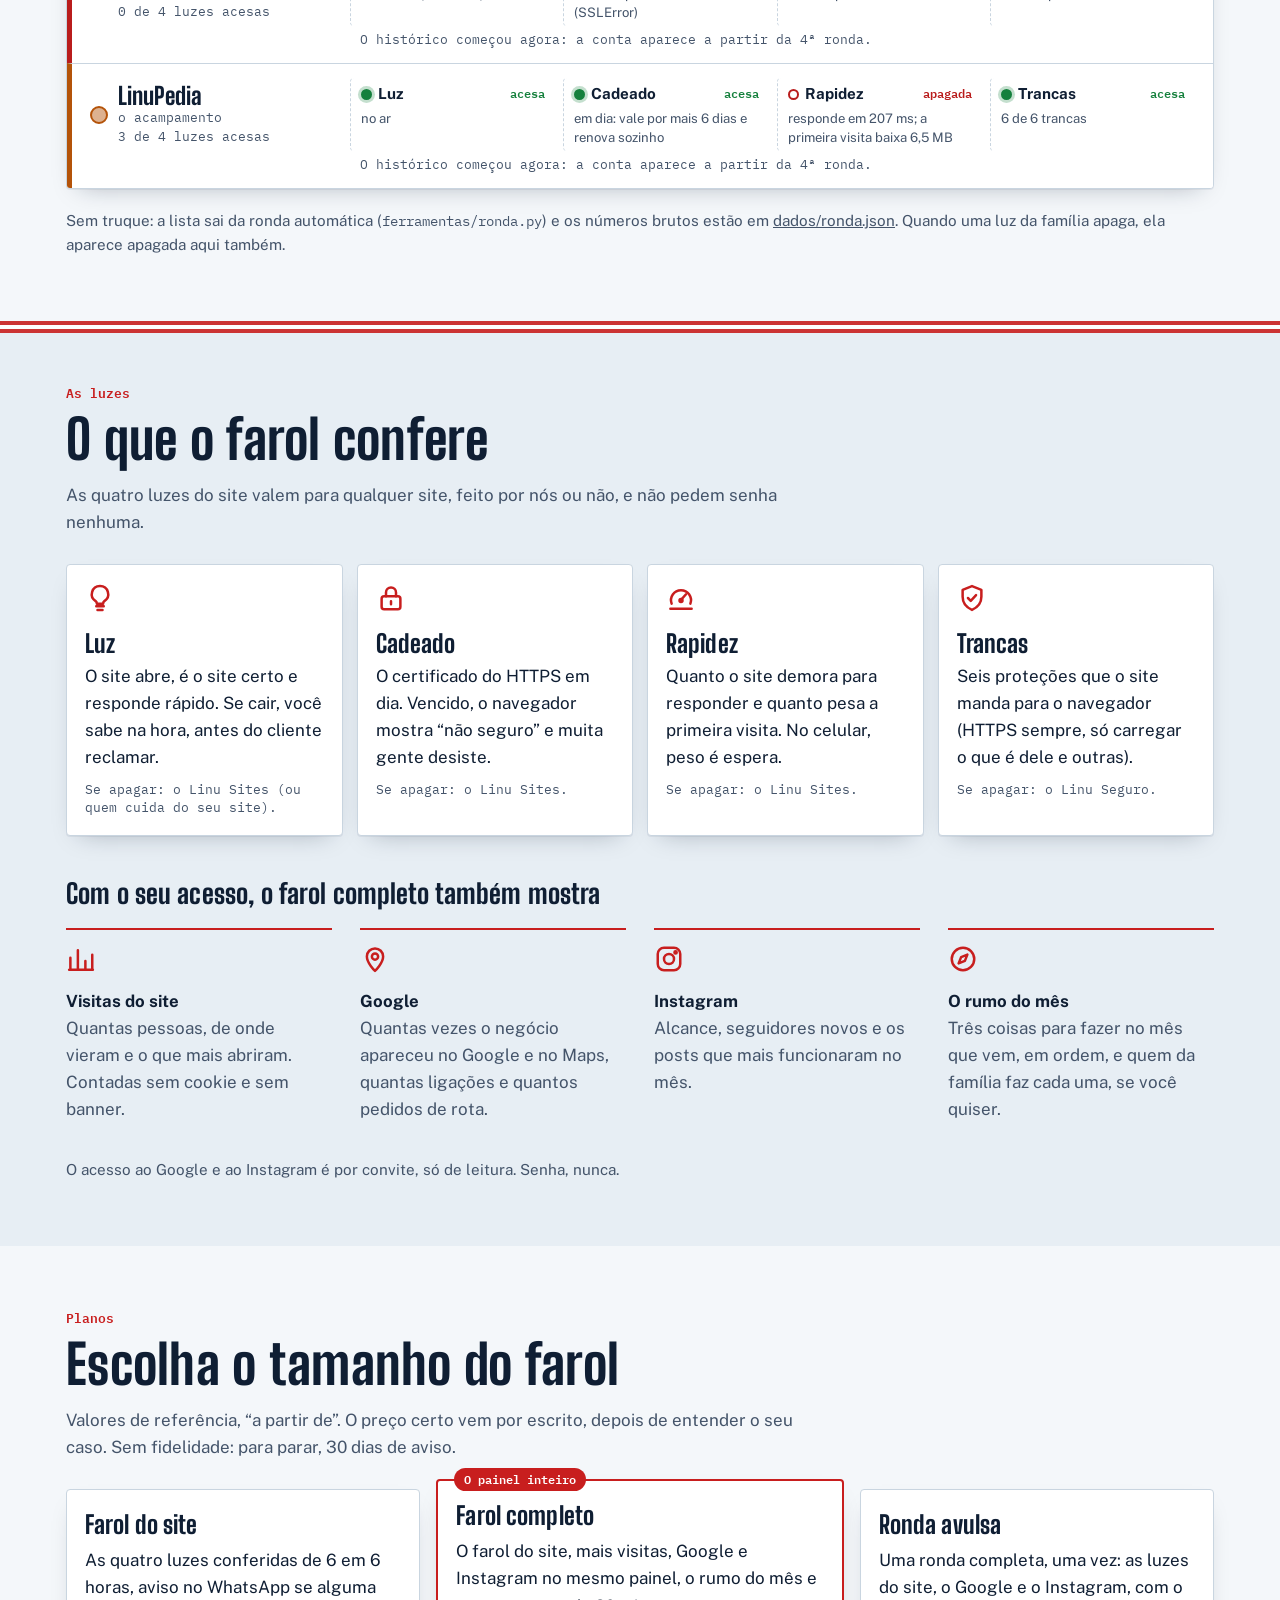
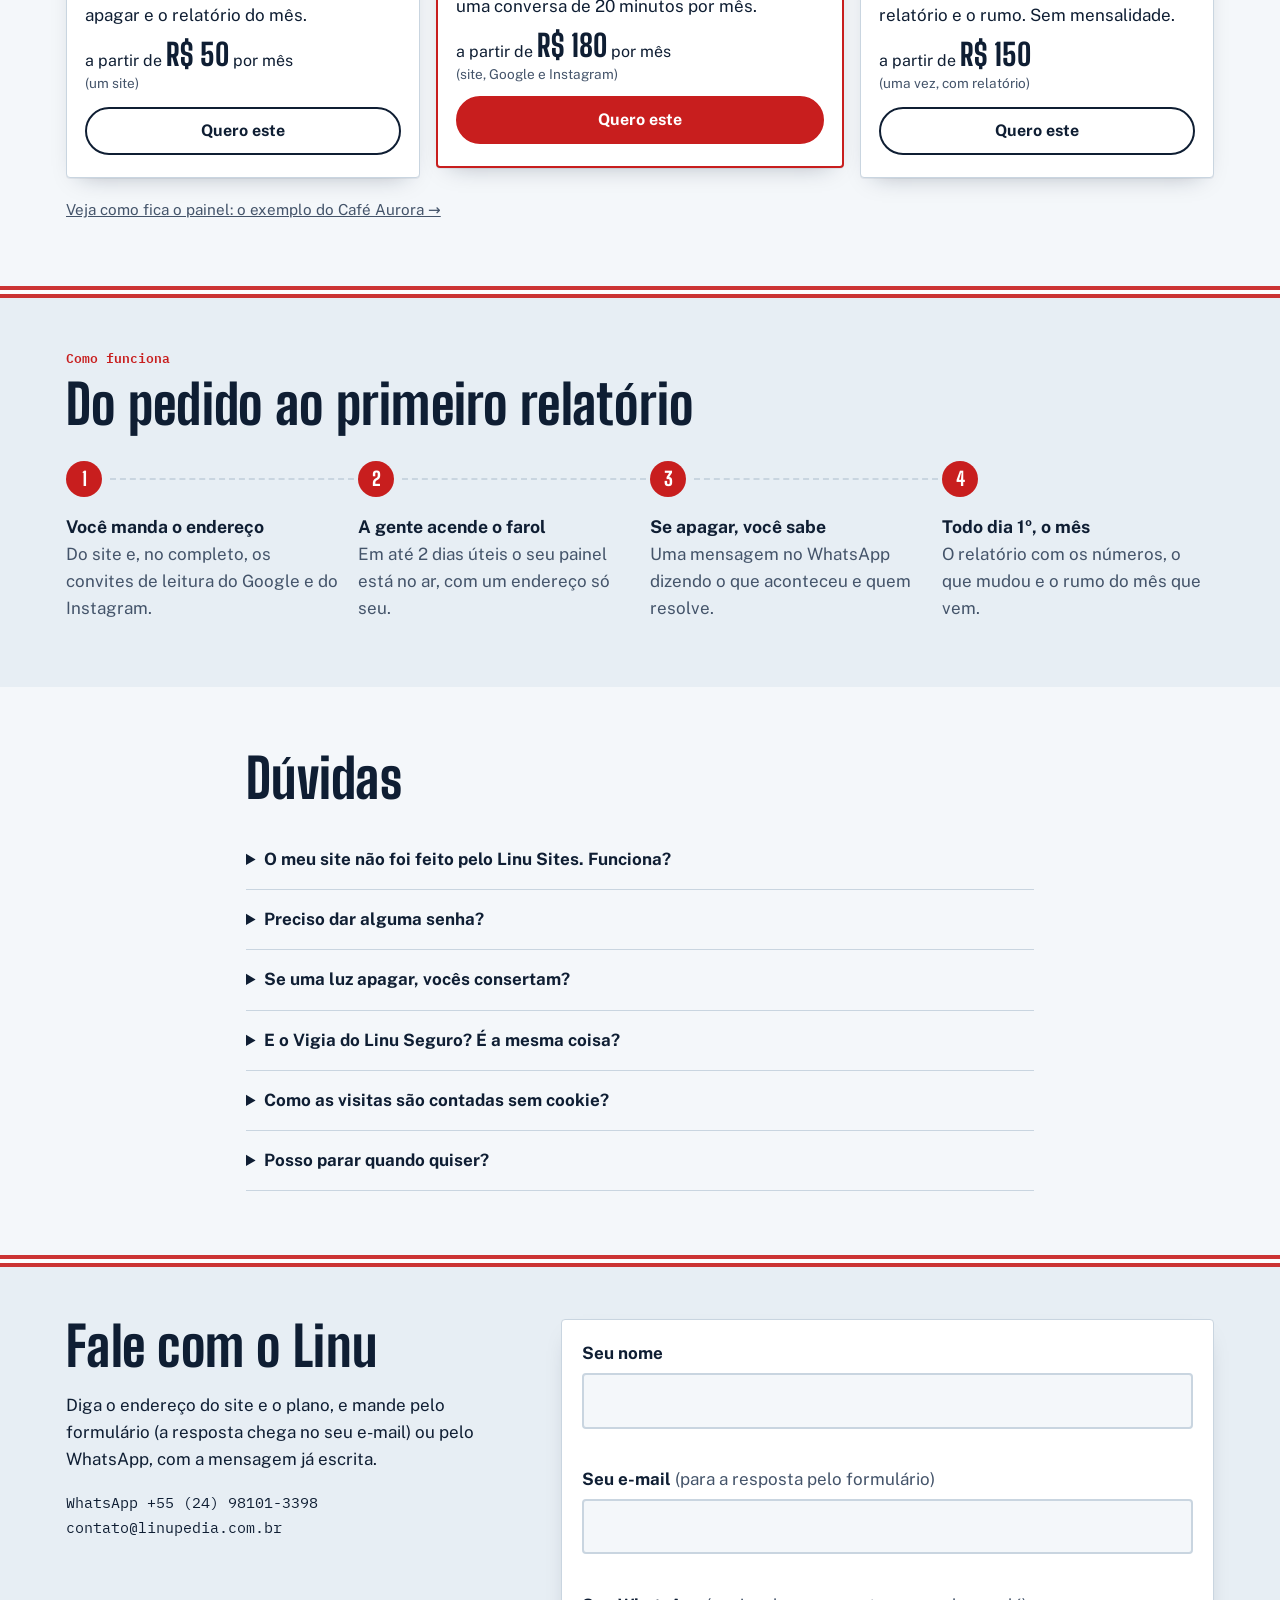
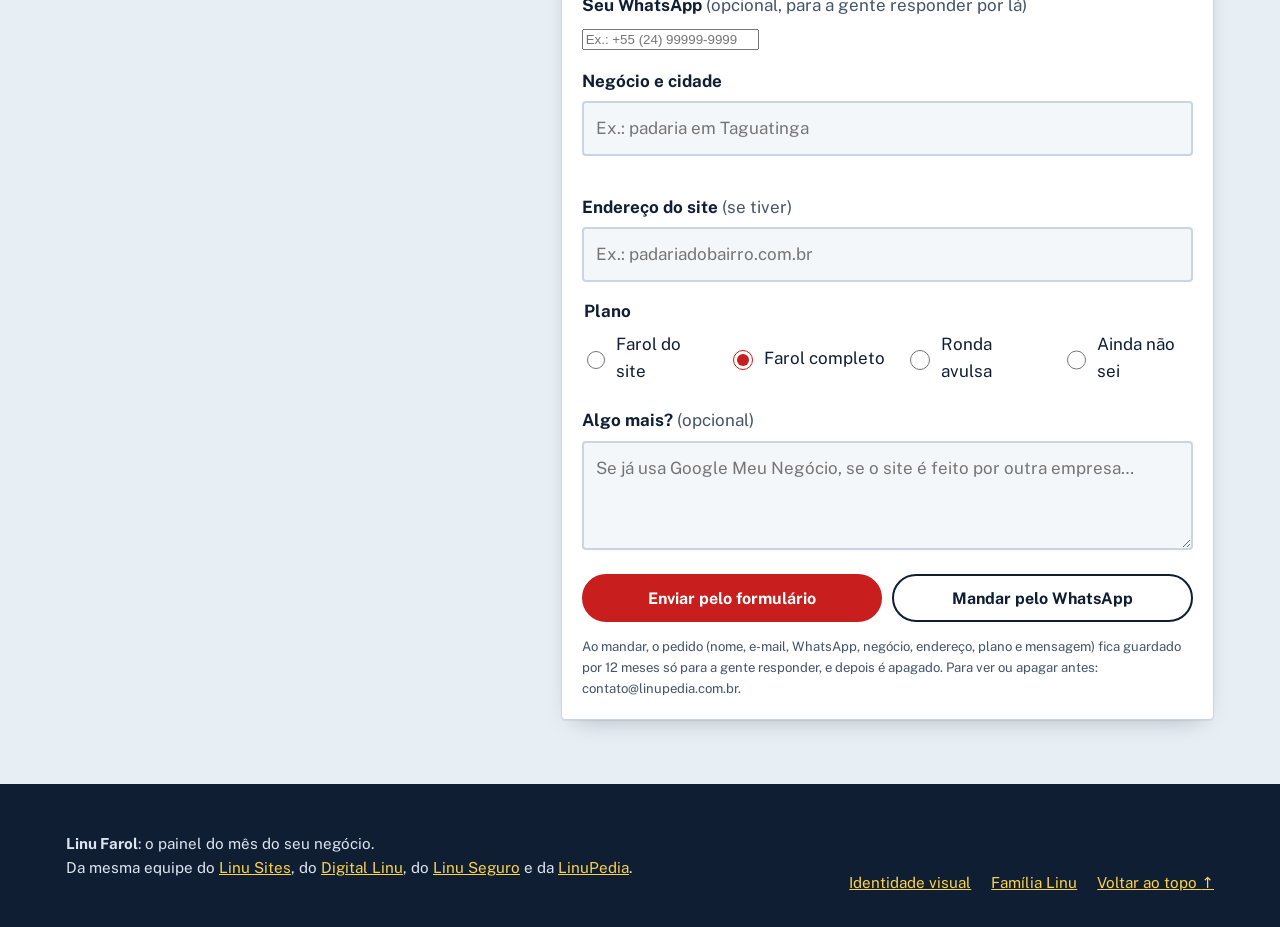
==== commit 6a8cbf4a: "Contato: WhatsApp +55 (24) 98101-3398 com o contato@ embaixo e o WhatsApp opcional no formulário" ====
--- a/index.html
+++ b/index.html
@@ -30,7 +30,7 @@
   <link rel="stylesheet" href="css/fontes.css?v=67bf6215">
   <link rel="stylesheet" href="css/estilo.css?v=4674d886">
   <link rel="stylesheet" href="css/movimento.css?v=6c3684a3">
-  <script src="js/farol.js?v=65f59a33" defer></script>
+  <script src="js/farol.js?v=d7447dad" defer></script>
   <script src="js/linu-vivo.js?v=daf0f399" defer></script>
   <script src="js/movimento.js?v=c068d761" defer></script>
   <script src="v.js?v=5900d73a" defer></script>
@@ -283,7 +283,7 @@
           <h2 data-mov="palavras">Fale com o Linu</h2>
           <p>Diga o endereço do site e o plano, e mande pelo formulário (a resposta chega no seu e-mail) ou pelo WhatsApp,
             com a mensagem já escrita.</p>
-          <p class="contato-canais">WhatsApp (24) 98101-3398</p>
+          <p class="contato-canais">WhatsApp +55 (24) 98101-3398<br>contato@linupedia.com.br</p>
           <img class="pixel contato-linu" data-mov="cortina" data-linu-vivo data-piscar="img/linu-frente-piscando.png?v=bdd2509a" src="img/linu-frente.png?v=015c42f4" alt="" width="172" height="190" loading="lazy">
         </div>
         <div class="formulario" data-formulario>
@@ -296,6 +296,10 @@
             <label for="email">Seu e-mail <span class="opcional">(para a resposta pelo formulário)</span></label>
             <input type="email" id="email" name="email" autocomplete="email" inputmode="email" aria-describedby="email-erro">
             <p class="campo-erro" id="email-erro" aria-live="polite"></p>
+          </div>
+          <div class="campo">
+            <label for="telefone">Seu WhatsApp <span class="opcional">(opcional, para a gente responder por lá)</span></label>
+            <input type="tel" id="telefone" name="telefone" autocomplete="tel" inputmode="tel" maxlength="30" placeholder="Ex.: +55 (24) 99999-9999">
           </div>
           <div class="campo">
             <label for="negocio">Negócio e cidade</label>
@@ -326,7 +330,7 @@
             <a class="botao botao-contorno" href="https://wa.me/5524981013398" target="_blank" rel="noopener" data-enviar="whatsapp">Mandar pelo WhatsApp</a>
           </div>
           <p class="formulario-status" data-formulario-status role="status" aria-live="polite"></p>
-          <p class="formulario-privacidade">Ao mandar, o pedido (nome, e-mail, negócio, endereço, plano e mensagem) fica guardado por 12 meses só para a gente responder, e depois é apagado. Para ver ou apagar antes: contato@linupedia.com.br.</p>
+          <p class="formulario-privacidade">Ao mandar, o pedido (nome, e-mail, WhatsApp, negócio, endereço, plano e mensagem) fica guardado por 12 meses só para a gente responder, e depois é apagado. Para ver ou apagar antes: contato@linupedia.com.br.</p>
         </div>
       </div>
     </section>
